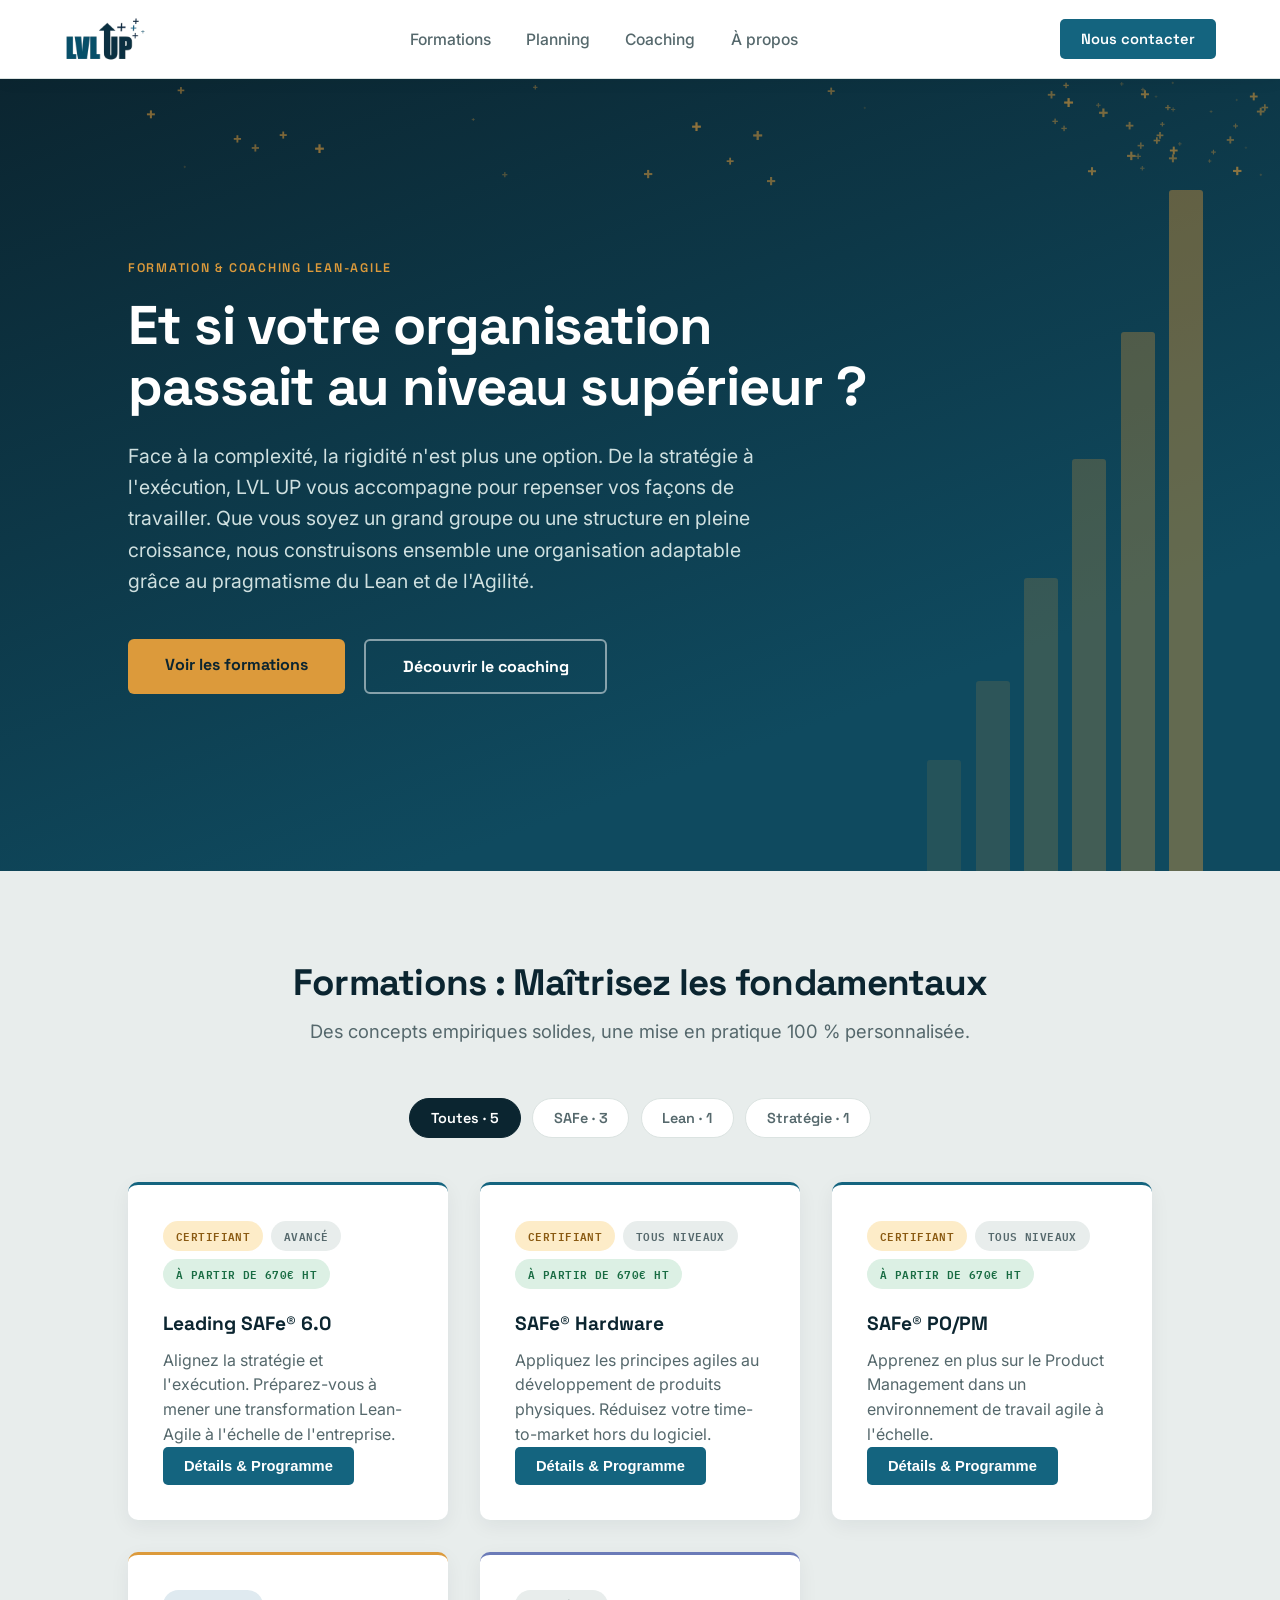
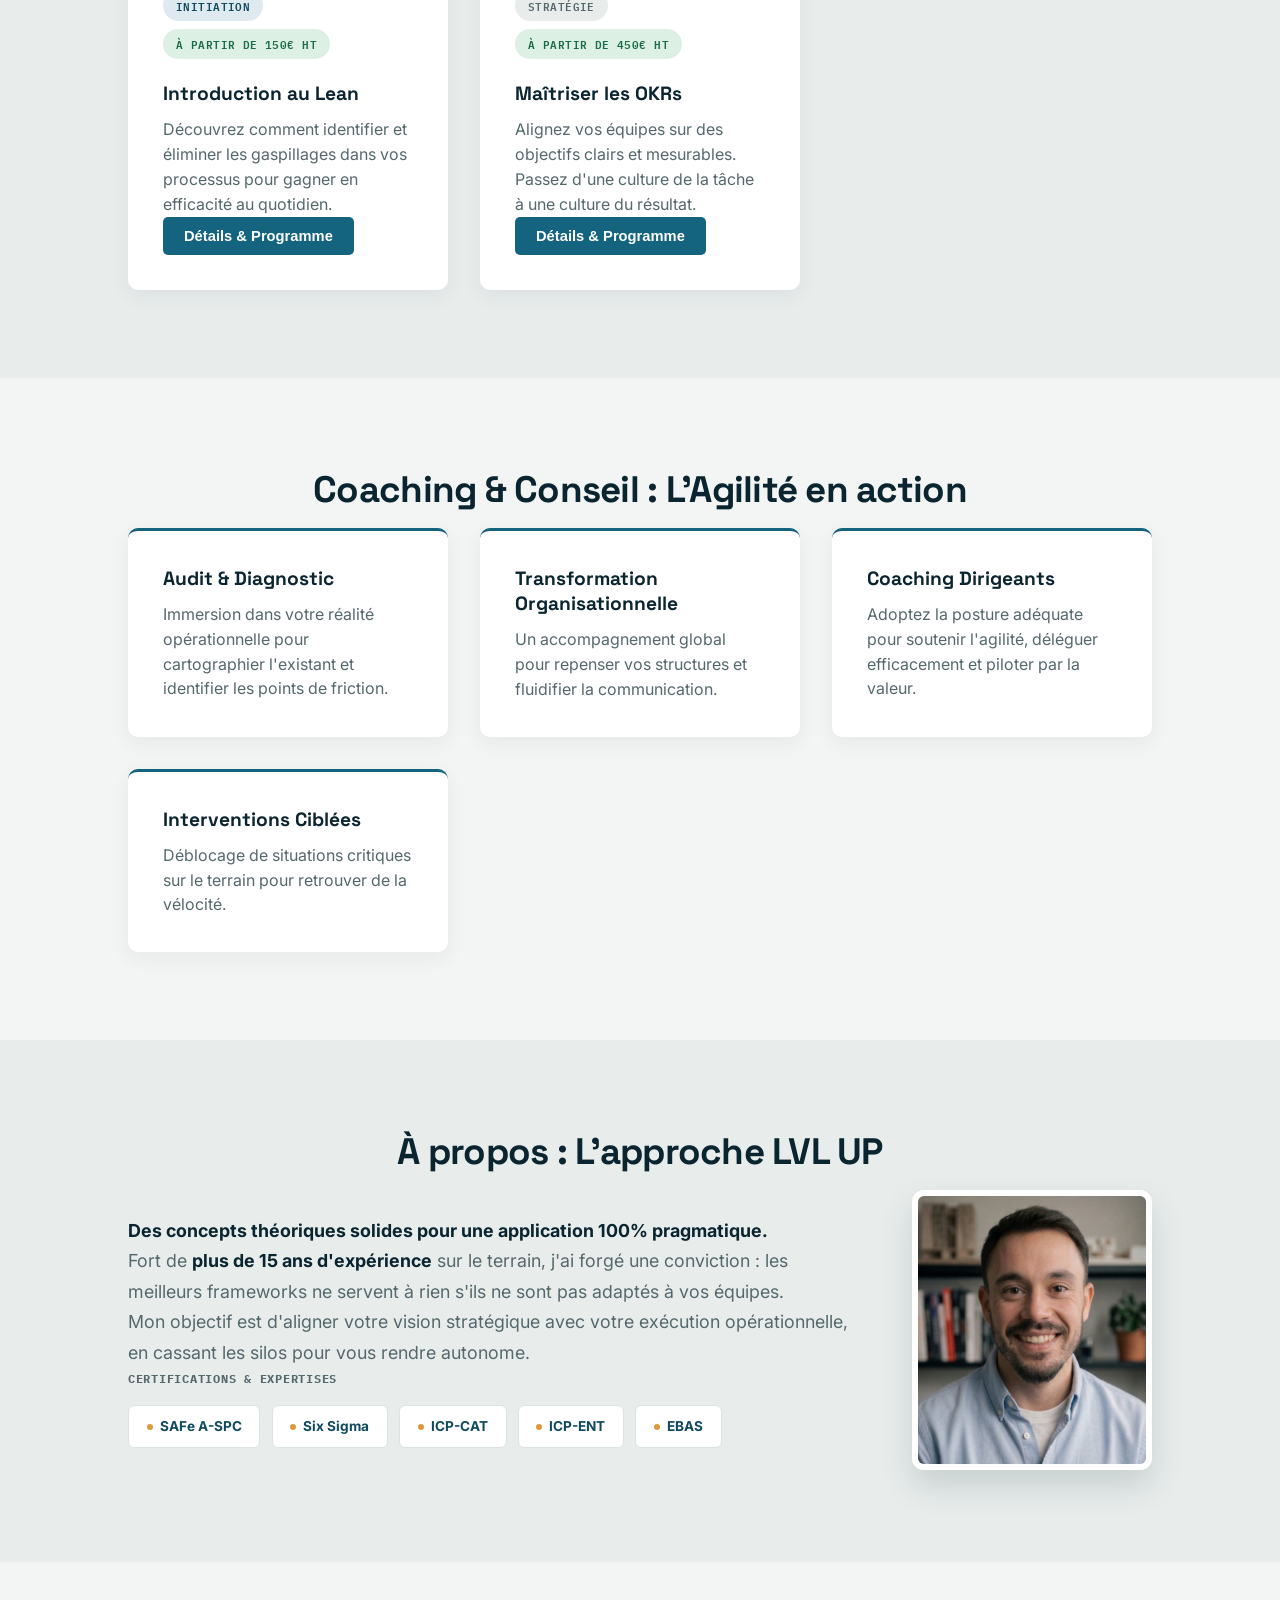
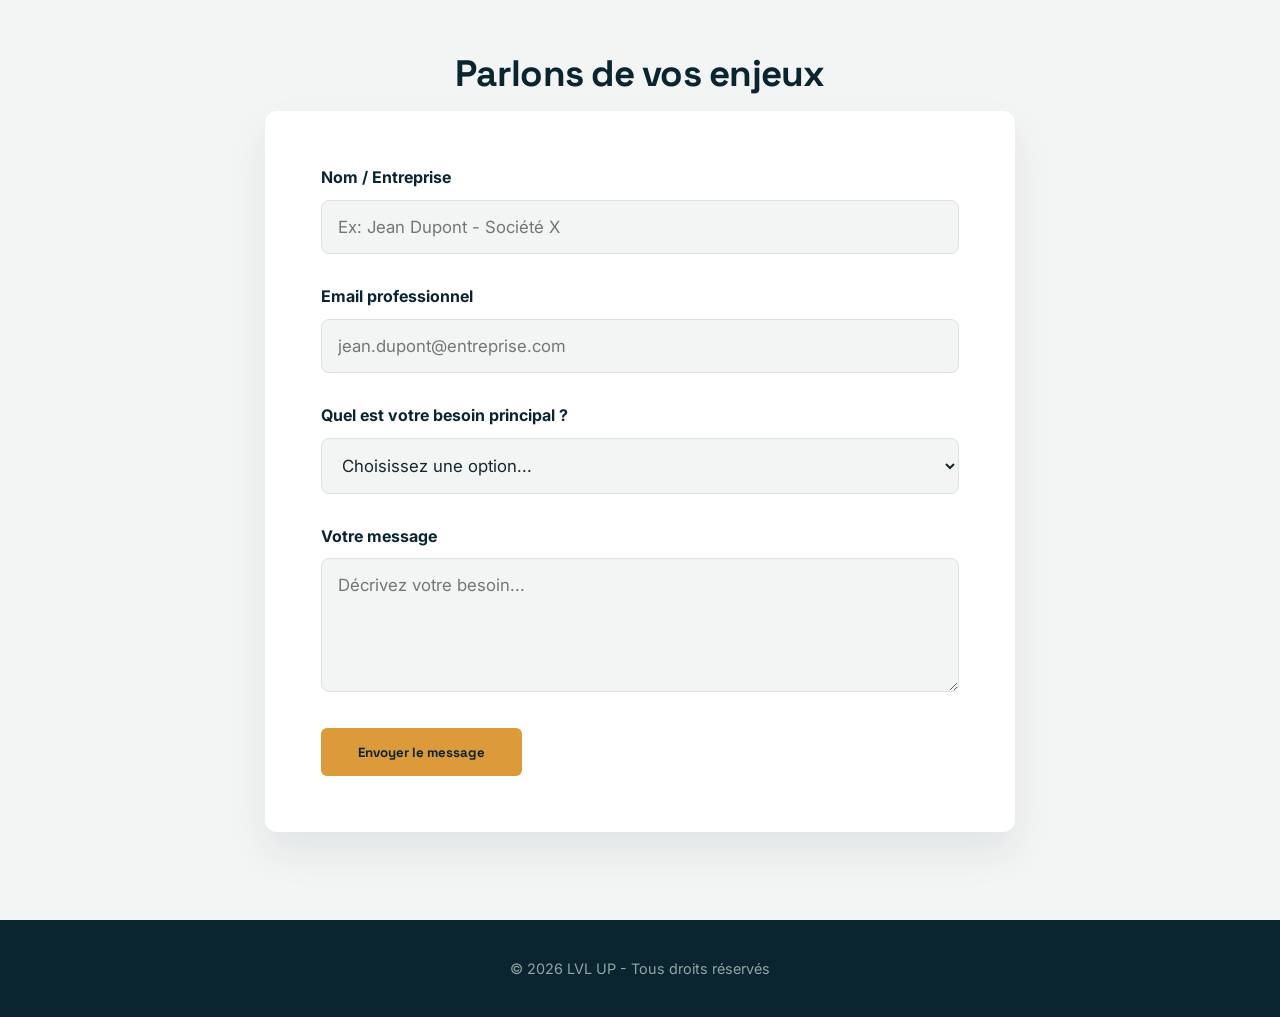
==== index.html @ aae0aace "Fix: + ne chevauchent plus les barres. Renomme formations.js en formations-render.js pour éviter la " ====
<!DOCTYPE html>
<html lang="fr">
<head>
    <meta charset="UTF-8">
    <meta name="viewport" content="width=device-width, initial-scale=1.0">
    <title>LVL UP - Transformation et Agilite</title>
    <link rel="preconnect" href="https://fonts.googleapis.com">
    <link rel="preconnect" href="https://fonts.gstatic.com" crossorigin>
    <link href="https://fonts.googleapis.com/css2?family=Space+Grotesk:wght@500;600;700&family=Inter:wght@400;500;600;700&family=IBM+Plex+Mono:wght@500;600&display=swap" rel="stylesheet">
    <link rel="stylesheet" href="assets/css/style.css">
</head>
<body>

    <header class="navbar" id="navbar">
        <div class="navbar-inner">
            <a href="#accueil" class="navbar-logo">
                <img src="assets/img/logo-lvlup.png" alt="LVL UP">
            </a>
            <nav class="navbar-nav">
                <ul>
                    <li><a href="#formations">Formations</a></li>
                    <li><a href="#planning">Planning</a></li>
                    <li><a href="#coaching">Coaching</a></li>
                    <li><a href="#apropos">À propos</a></li>
                </ul>
            </nav>
            <a href="#contact" class="btn btn-small navbar-cta">Nous contacter</a>
            <button class="hamburger" id="hamburger" aria-label="Menu" aria-expanded="false">
                <span></span><span></span><span></span>
            </button>
        </div>
        <nav class="navbar-mobile" id="navbar-mobile">
            <ul>
                <li><a href="#accueil">Accueil</a></li>
                <li><a href="#formations">Formations</a></li>
                <li><a href="#planning">Planning</a></li>
                <li><a href="#coaching">Coaching</a></li>
                <li><a href="#apropos">À propos</a></li>
                <li><a href="#contact">Contact</a></li>
            </ul>
        </nav>
    </header>

    <main>
        
        <section id="accueil" class="hero">
            <div class="hero-bg" aria-hidden="true">
                <span></span><span></span><span></span><span></span><span></span><span></span>
                <div class="hero-plus-cloud">
                    <span style="top:5.4%; right:16.6%; font-size:0.82rem; opacity:0.45;">+</span>
                    <span style="top:7.0%; right:9.2%; font-size:0.98rem; opacity:0.56;">+</span>
                    <span style="top:1.1%; right:1.6%; font-size:1.16rem; opacity:0.61;">+</span>
                    <span style="top:0.5%; right:85.5%; font-size:1.0rem; opacity:0.54;">+</span>
                    <span style="top:1.9%; right:9.5%; font-size:0.41rem; opacity:0.25;">+</span>
                    <span style="top:2.9%; right:8.4%; font-size:0.79rem; opacity:0.5;">+</span>
                    <span style="top:6.2%; right:9.0%; font-size:1.01rem; opacity:0.52;">+</span>
                    <span style="top:3.3%; right:87.7%; font-size:1.19rem; opacity:0.62;">+</span>
                    <span style="top:3.8%; right:5.2%; font-size:0.42rem; opacity:0.35;">+</span>
                    <span style="top:4.8%; right:45.1%; font-size:1.31rem; opacity:0.69;">+</span>
                    <span style="top:0.0%; right:16.4%; font-size:0.82rem; opacity:0.53;">+</span>
                    <span style="top:4.8%; right:11.3%; font-size:1.13rem; opacity:0.53;">+</span>
                    <span style="top:1.0%; right:17.4%; font-size:1.11rem; opacity:0.5;">+</span>
                    <span style="top:3.0%; right:1.1%; font-size:1.15rem; opacity:0.52;">+</span>
                    <span style="top:6.7%; right:3.4%; font-size:1.08rem; opacity:0.49;">+</span>
                    <span style="top:7.7%; right:7.6%; font-size:0.56rem; opacity:0.32;">+</span>
                    <span style="top:11.7%; right:39.3%; font-size:1.23rem; opacity:0.56;">+</span>
                    <span style="top:4.7%; right:62.9%; font-size:0.45rem; opacity:0.39;">+</span>
                    <span style="top:2.6%; right:13.9%; font-size:0.68rem; opacity:0.37;">+</span>
                    <span style="top:0.9%; right:10.5%; font-size:0.59rem; opacity:0.38;">+</span>
                    <span style="top:4.5%; right:17.3%; font-size:0.83rem; opacity:0.47;">+</span>
                    <span style="top:10.4%; right:2.8%; font-size:1.26rem; opacity:0.67;">+</span>
                    <span style="top:3.0%; right:13.3%; font-size:1.29rem; opacity:0.58;">+</span>
                    <span style="top:11.4%; right:60.2%; font-size:0.77rem; opacity:0.37;">+</span>
                    <span style="top:0.5%; right:34.7%; font-size:1.05rem; opacity:0.5;">+</span>
                    <span style="top:9.9%; right:5.3%; font-size:0.53rem; opacity:0.38;">+</span>
                    <span style="top:0.8%; right:10.1%; font-size:1.2rem; opacity:0.61;">+</span>
                    <span style="top:3.4%; right:32.3%; font-size:0.37rem; opacity:0.25;">+</span>
                    <span style="top:5.3%; right:3.2%; font-size:0.72rem; opacity:0.43;">+</span>
                    <span style="top:1.6%; right:16.0%; font-size:1.33rem; opacity:0.67;">+</span>
                    <span style="top:8.3%; right:2.5%; font-size:0.39rem; opacity:0.22;">+</span>
                    <span style="top:10.9%; right:85.4%; font-size:0.37rem; opacity:0.31;">+</span>
                    <span style="top:5.8%; right:40.3%; font-size:1.35rem; opacity:0.58;">+</span>
                    <span style="top:6.6%; right:81.0%; font-size:1.09rem; opacity:0.59;">+</span>
                    <span style="top:9.5%; right:42.6%; font-size:1.04rem; opacity:0.6;">+</span>
                    <span style="top:10.5%; right:14.2%; font-size:1.21rem; opacity:0.61;">+</span>
                    <span style="top:7.5%; right:10.5%; font-size:0.96rem; opacity:0.44;">+</span>
                    <span style="top:7.7%; right:79.6%; font-size:1.08rem; opacity:0.53;">+</span>
                    <span style="top:8.8%; right:7.9%; font-size:1.19rem; opacity:0.52;">+</span>
                    <span style="top:9.0%; right:10.8%; font-size:0.83rem; opacity:0.41;">+</span>
                    <span style="top:8.4%; right:11.1%; font-size:1.27rem; opacity:0.58;">+</span>
                    <span style="top:0.1%; right:12.2%; font-size:0.55rem; opacity:0.3;">+</span>
                    <span style="top:10.9%; right:48.9%; font-size:1.24rem; opacity:0.58;">+</span>
                    <span style="top:8.0%; right:7.8%; font-size:1.16rem; opacity:0.65;">+</span>
                    <span style="top:10.6%; right:10.5%; font-size:0.67rem; opacity:0.34;">+</span>
                    <span style="top:6.0%; right:77.4%; font-size:1.06rem; opacity:0.61;">+</span>
                    <span style="top:3.3%; right:8.1%; font-size:0.63rem; opacity:0.34;">+</span>
                    <span style="top:5.0%; right:8.9%; font-size:0.67rem; opacity:0.45;">+</span>
                    <span style="top:11.8%; right:1.3%; font-size:0.38rem; opacity:0.35;">+</span>
                    <span style="top:0.5%; right:57.9%; font-size:0.66rem; opacity:0.44;">+</span>
                    <span style="top:0.2%; right:8.2%; font-size:0.37rem; opacity:0.34;">+</span>
                    <span style="top:2.8%; right:0.8%; font-size:0.98rem; opacity:0.5;">+</span>
                    <span style="top:7.6%; right:74.5%; font-size:1.31rem; opacity:0.66;">+</span>
                    <span style="top:2.4%; right:3.2%; font-size:0.36rem; opacity:0.28;">+</span>
                    <span style="top:8.6%; right:4.9%; font-size:0.7rem; opacity:0.44;">+</span>
                </div>
            </div>
            <div class="hero-content">
                <span class="eyebrow">Formation & coaching Lean-Agile</span>
                <h1>Et si votre organisation passait au niveau supérieur ?</h1>
                <p>Face à la complexité, la rigidité n'est plus une option. De la stratégie à l'exécution, LVL UP vous accompagne pour repenser vos façons de travailler. Que vous soyez un grand groupe ou une structure en pleine croissance, nous construisons ensemble une organisation adaptable grâce au pragmatisme du Lean et de l'Agilité.</p>
                <div class="hero-buttons">
                    <a href="#formations" class="btn">Voir les formations</a>
                    <a href="#coaching" class="btn btn-outline">Découvrir le coaching</a>
                </div>
            </div>
        </section>

        <section id="formations" class="container bg-light">
            <h2>Formations : Maîtrisez les fondamentaux</h2>
            <p class="subtitle">Des concepts empiriques solides, une mise en pratique 100 % personnalisée.</p>

            <div class="filter-chips" id="filter-chips"></div>

            <div class="grid" id="formations-grid"></div>
        </section>

        <div id="formations-modals"></div>

        <section id="coaching" class="container">
            <h2>Coaching & Conseil : L'Agilité en action</h2>
            <div class="grid">
                <div class="card">
                    <h3>Audit & Diagnostic</h3>
                    <p>Immersion dans votre réalité opérationnelle pour cartographier l'existant et identifier les points de friction.</p>
                </div>
                <div class="card">
                    <h3>Transformation Organisationnelle</h3>
                    <p>Un accompagnement global pour repenser vos structures et fluidifier la communication.</p>
                </div>
                <div class="card">
                    <h3>Coaching Dirigeants</h3>
                    <p>Adoptez la posture adéquate pour soutenir l'agilité, déléguer efficacement et piloter par la valeur.</p>
                </div>
                <div class="card">
                    <h3>Interventions Ciblées</h3>
                    <p>Déblocage de situations critiques sur le terrain pour retrouver de la vélocité.</p>
                </div>
            </div>
        </section>

        <section id="apropos" class="container bg-light">
            <h2>À propos : L'approche LVL UP</h2>
            <div class="about-grid">
                <div class="about-text">
                    <p><strong>Des concepts théoriques solides pour une application 100% pragmatique.</strong></p>
                    <p>Fort de <strong>plus de 15 ans d'expérience</strong> sur le terrain, j'ai forgé une conviction : les meilleurs frameworks ne servent à rien s'ils ne sont pas adaptés à vos équipes.</p>
                    <p>Mon objectif est d'aligner votre vision stratégique avec votre exécution opérationnelle, en cassant les silos pour vous rendre autonome.</p>
                    <div class="certifications-box">
                        <h4>Certifications & Expertises</h4>
                        <div class="certif-tags">
                            <span>SAFe A-SPC</span><span>Six Sigma</span><span>ICP-CAT</span><span>ICP-ENT</span><span>EBAS</span>
                        </div>
                    </div>
                </div>
                <div class="about-image">
                    <img src="assets/img/photo-profil.png" alt="Portrait">
                </div>
            </div>
        </section>

        <section id="contact" class="container">
            <h2>Parlons de vos enjeux</h2>
            <div class="contact-form-container">
                <form action="https://formspree.io/f/mwvwejlb" method="POST" id="contact-form">
                    <div class="form-group">
                        <label for="name">Nom / Entreprise</label>
                        <input type="text" id="name" name="name" placeholder="Ex: Jean Dupont - Société X" required>
                    </div>
                    <div class="form-group">
                        <label for="email">Email professionnel</label>
                        <input type="email" id="email" name="email" placeholder="jean.dupont@entreprise.com" required>
                    </div>
                    <div class="form-group">
                        <label for="sujet">Quel est votre besoin principal ?</label>
                        <select id="sujet" name="sujet" required>
                            <option value="" disabled selected>Choisissez une option...</option>
                            <option value="Formation">Formation (SAFe, Lean, OKR...)</option>
                            <option value="Coaching">Coaching / Transformation</option>
                            <option value="Audit">Audit & Diagnostic d'équipe</option>
                            <option value="Autre">Autre demande</option>
                        </select>
                    </div>
                    <div class="form-group">
                        <label for="message">Votre message</label>
                        <textarea id="message" name="message" rows="5" placeholder="Décrivez votre besoin..." required></textarea>
                    </div>
                    <button type="submit" class="btn">Envoyer le message</button>
                </form>
            </div>
        </section>

        <footer>
            <p>&copy; 2026 LVL UP - Tous droits réservés</p>
        </footer>
    </main>

    <script src="assets/js/site.js"></script>
    <script src="assets/js/planning.js"></script>
    <script src="assets/js/formations-data.js"></script>
    <script src="assets/js/formations-render.js"></script>
</body>
</html>
---- assets/css/style.css ----
/* =============================================
   DESIGN TOKENS
   Palette dérivée du logo (teal profond) + accent ambre
============================================= */
:root {
    --primary-dark:  #0b2530;
    --primary:       #0f4a5f;
    --primary-mid:   #14647f;
    --accent:        #dc9a3b;
    --accent-dark:   #b87d24;
    --paper:         #f3f5f4;
    --paper-alt:     #e8edec;
    --ink:           #16262b;
    --ink-soft:      #55686c;
    --white:         #ffffff;
    --border-soft:   #dbe3e1;
}

* { margin: 0; padding: 0; box-sizing: border-box; }

body {
    font-family: 'Inter', 'Segoe UI', Helvetica, Arial, sans-serif;
    color: var(--ink);
    background: var(--paper);
}

h1, h2, h3, h4, .navbar-logo, .btn, .eyebrow {
    font-family: 'Space Grotesk', 'Segoe UI', sans-serif;
}

/* =============================================
   NAVBAR
============================================= */
.navbar {
    position: sticky; top: 0; z-index: 100;
    background: var(--white);
    border-bottom: 1px solid var(--border-soft);
    box-shadow: 0 2px 16px rgba(11,37,48,0.05);
}
.navbar-inner {
    max-width: 1280px; margin: 0 auto;
    display: flex; align-items: center; justify-content: space-between;
    padding: 1rem 5%;
}
.navbar-logo { display: inline-flex; align-items: center; }
.navbar-logo img { height: 46px; display: block; }
.navbar-nav ul { list-style: none; display: flex; gap: 2.2rem; }
.navbar-nav a {
    text-decoration: none; color: var(--ink-soft); font-weight: 500; font-size: 0.98rem;
    transition: color 0.2s;
}
.navbar-nav a:hover { color: var(--primary); }
.navbar-cta { white-space: nowrap; }

.hamburger {
    display: none; background: none; border: none; cursor: pointer;
    flex-direction: column; gap: 5px; padding: 0.4rem;
}
.hamburger span { display: block; width: 24px; height: 2px; background: var(--primary-dark); border-radius: 2px; transition: all 0.3s; }
.hamburger.open span:nth-child(1) { transform: translateY(7px) rotate(45deg); }
.hamburger.open span:nth-child(2) { opacity: 0; }
.hamburger.open span:nth-child(3) { transform: translateY(-7px) rotate(-45deg); }

.navbar-mobile {
    display: none; background: var(--white); border-top: 1px solid var(--border-soft);
    max-height: 0; overflow: hidden; transition: max-height 0.3s ease;
}
.navbar-mobile.open { max-height: 400px; }
.navbar-mobile ul { list-style: none; padding: 0.5rem 5% 1.2rem; }
.navbar-mobile li { margin-top: 1rem; }
.navbar-mobile a { color: var(--ink-soft); text-decoration: none; font-weight: 500; font-size: 1.05rem; }

/* =============================================
   LAYOUT / TYPO GÉNÉRALE
============================================= */
main > section { scroll-margin-top: 74px; }
.container { padding: 5.5rem 10%; max-width: 1280px; margin: 0 auto; }
.bg-light { background: var(--paper-alt); }

h2 { font-size: 2.3rem; color: var(--primary-dark); margin-bottom: 0.9rem; text-align: center; font-weight: 700; letter-spacing: -0.02em; }
.subtitle { margin-bottom: 3.5rem; color: var(--ink-soft); font-size: 1.15rem; text-align: center; }
.eyebrow {
    display: inline-block; text-transform: uppercase; letter-spacing: 0.14em;
    font-size: 0.78rem; font-weight: 600; color: var(--accent);
    margin-bottom: 1.2rem;
}

/* =============================================
   HERO
============================================= */
.hero {
    position: relative; overflow: hidden;
    min-height: 88vh;
    background: linear-gradient(160deg, var(--primary-dark) 0%, var(--primary) 75%);
    display: flex; flex-direction: column; justify-content: center;
    padding: 3rem 10%; color: white;
}
.hero-bg {
    position: absolute; inset: 0; pointer-events: none;
    display: flex; align-items: flex-end; justify-content: flex-end;
    gap: 0.9rem; padding: 0 6% 0 0;
    opacity: 0.9;
}
.hero-bg > span { display: block; width: 34px; border-radius: 3px 3px 0 0; background: var(--accent); }
.hero-bg > span:nth-child(1) { height: 14%; opacity: 0.12; }
.hero-bg > span:nth-child(2) { height: 24%; opacity: 0.16; }
.hero-bg > span:nth-child(3) { height: 37%; opacity: 0.22; }
.hero-bg > span:nth-child(4) { height: 52%; opacity: 0.28; }
.hero-bg > span:nth-child(5) { height: 68%; opacity: 0.36; }
.hero-bg > span:nth-child(6) { height: 86%; opacity: 0.46; }
.hero-plus-cloud { position: absolute; inset: 0; }
.hero-plus-cloud span {
    position: absolute; color: var(--accent); font-family: 'Space Grotesk', sans-serif;
    font-weight: 600; line-height: 1; pointer-events: none;
}
.hero-content { position: relative; z-index: 2; }
.hero h1 { font-size: 3.4rem; margin-bottom: 1.5rem; max-width: 780px; line-height: 1.12; font-weight: 700; letter-spacing: -0.02em; }
.hero p { font-size: 1.22rem; max-width: 640px; color: #cfe0e0; margin-bottom: 2.6rem; line-height: 1.6; }
.hero-buttons { display: flex; gap: 1.2rem; flex-wrap: wrap; }

/* =============================================
   BOUTONS
============================================= */
.btn {
    display: inline-block; background: var(--accent); color: var(--primary-dark);
    padding: 0.95rem 2.3rem; text-decoration: none; border-radius: 6px;
    font-weight: 700; transition: all 0.25s; border: none; cursor: pointer;
}
.btn:hover { background: var(--accent-dark); transform: translateY(-2px); }
.btn-outline { background: transparent; border: 2px solid rgba(255,255,255,0.5); color: white; }
.btn-outline:hover { background: rgba(255,255,255,0.1); border-color: white; }
.btn-small {
    display: inline-block; background: var(--primary-mid); color: white; text-align: center;
    padding: 0.7rem 1.3rem; border-radius: 5px; font-weight: 600; cursor: pointer; border: none;
    font-size: 0.92rem; text-decoration: none; transition: background 0.2s;
}
.btn-small:hover { background: var(--primary); }

/* =============================================
   GRILLE & CARTES
============================================= */
.grid { display: grid; grid-template-columns: repeat(auto-fit, minmax(300px, 1fr)); gap: 2rem; }
.card { background: var(--white); padding: 2.2rem; border-radius: 10px; box-shadow: 0 6px 20px rgba(11,37,48,0.06); border-top: 3px solid var(--primary-mid); transition: transform 0.25s, box-shadow 0.25s; }
.card:hover { transform: translateY(-4px); box-shadow: 0 12px 28px rgba(11,37,48,0.1); }
.card h3 { color: var(--primary-dark); margin-bottom: 0.7rem; font-size: 1.2rem; }
.card p { color: var(--ink-soft); line-height: 1.55; }
.badges { display: flex; gap: 0.5rem; margin-bottom: 1.4rem; flex-wrap: wrap; }
.badge {
    font-family: 'IBM Plex Mono', monospace;
    font-size: 0.66rem; font-weight: 600; padding: 0.35rem 0.8rem; border-radius: 50px;
    text-transform: uppercase; letter-spacing: 0.04em;
}
.badge.certifiant { background: #fdecc8; color: #8a5a12; }
.badge.pratique { background: #dfeaf0; color: var(--primary); }
.badge.niveau { background: var(--paper-alt); color: var(--ink-soft); }
.badge.tarif { background-color: #dcf0e4; color: #196c43; }

/* =============================================
   FILTRES FORMATIONS
============================================= */
.filter-chips { display: flex; gap: 0.7rem; justify-content: center; margin-bottom: 2.8rem; flex-wrap: wrap; }
.chip {
    font-family: 'Space Grotesk', sans-serif; font-weight: 600; font-size: 0.9rem;
    background: white; color: var(--ink-soft); border: 1.5px solid var(--border-soft);
    padding: 0.6rem 1.3rem; border-radius: 50px; cursor: pointer; transition: all 0.2s;
}
.chip:hover { border-color: var(--primary-mid); color: var(--primary); }
.chip.active { background: var(--primary-dark); border-color: var(--primary-dark); color: white; }

.formation-card { border-top-color: var(--primary-mid); }
.formation-card.cat-lean { border-top-color: var(--accent); }
.formation-card.cat-strategie { border-top-color: #6b7bb8; }
.formation-card.hidden { display: none; }

/* =============================================
   PLANNING
============================================= */
.calendar-container { background: white; border-radius: 10px; box-shadow: 0 8px 24px rgba(11,37,48,0.06); overflow: hidden; }
.planning-table { width: 100%; border-collapse: collapse; text-align: left; }
.planning-table th {
    background-color: var(--primary-dark); padding: 1.2rem 1.5rem; color: white;
    font-weight: 600; font-family: 'IBM Plex Mono', monospace; font-size: 0.78rem;
    text-transform: uppercase; letter-spacing: 0.06em;
}
.planning-table td { padding: 1.3rem 1.5rem; border-bottom: 1px solid var(--paper-alt); font-size: 0.98rem; }
.planning-table tr:last-child td { border-bottom: none; }
.planning-table tr:hover { background-color: var(--paper); }
.planning-table td:first-child { font-family: 'IBM Plex Mono', monospace; font-size: 0.88rem; color: var(--ink-soft); }

.status-badge {
    display: inline-flex; align-items: center; gap: 0.4rem;
    font-size: 0.78rem; font-weight: 600; padding: 0.45rem 0.9rem; border-radius: 50px;
}
.status-badge::before { content: ''; width: 7px; height: 7px; border-radius: 50%; }
.status-full { background: var(--paper-alt); color: var(--ink-soft); }
.status-full::before { background: #94a3a1; }

/* =============================================
   MODALES
============================================= */
.modal { display: none; position: fixed; z-index: 200; left: 0; top: 0; width: 100%; height: 100%; background-color: rgba(11,37,48,0.85); backdrop-filter: blur(5px); }
.modal-content { background-color: white; margin: 3% auto; padding: 3rem; border-radius: 12px; width: 60%; max-width: 800px; position: relative; animation: slideIn 0.3s ease-out; }
@keyframes slideIn { from { transform: translateY(-50px); opacity: 0; } to { transform: translateY(0); opacity: 1; } }
.close-modal { color: var(--ink-soft); position: absolute; top: 1.5rem; right: 2rem; font-size: 2rem; font-weight: bold; cursor: pointer; }
.modal-content h2 { text-align: left; color: var(--primary-dark); }

.modal-info-bar {
    display: flex; gap: 2rem; background: var(--paper); padding: 1rem 1.5rem; border-radius: 8px;
    margin: 1.5rem 0; font-size: 0.95rem; border-left: 4px solid var(--accent); flex-wrap: wrap;
}
.modal-body h3 { margin: 1.5rem 0 1rem; color: var(--primary-dark); border-bottom: 2px solid var(--paper-alt); padding-bottom: 0.5rem; }
.quick-program { list-style: none; margin-bottom: 2rem; }
.quick-program li { margin-bottom: 1.2rem; padding-left: 2.2rem; position: relative; line-height: 1.45; }
.quick-program li::before {
    content: counter(item); counter-increment: item; position: absolute; left: 0; top: 0;
    background: var(--primary-mid); color: white; width: 22px; height: 22px; border-radius: 50%;
    display: flex; align-items: center; justify-content: center;
    font-family: 'IBM Plex Mono', monospace; font-size: 0.72rem; font-weight: 700;
}
.modal-body { counter-reset: item; }

/* =============================================
   À PROPOS
============================================= */
.about-grid { display: flex; gap: 4rem; align-items: center; }
.about-text { flex: 1.5; font-size: 1.12rem; line-height: 1.7; color: var(--ink-soft); }
.about-text p strong { color: var(--primary-dark); }
.certifications-box h4 {
    font-family: 'IBM Plex Mono', monospace; font-size: 0.78rem; text-transform: uppercase;
    letter-spacing: 0.06em; color: var(--ink-soft); margin-bottom: 1rem;
}
.certif-tags { display: flex; flex-wrap: wrap; gap: 0.7rem; margin-top: 0.5rem; }
.certif-tags span {
    display: flex; align-items: center; gap: 0.45rem;
    background: white; color: var(--primary); padding: 0.55rem 1.1rem; border-radius: 6px;
    font-weight: 700; font-size: 0.85rem; border: 1px solid var(--border-soft);
}
.certif-tags span::before { content: ''; width: 6px; height: 6px; border-radius: 50%; background: var(--accent); }
.about-image { flex-shrink: 0; }
.about-image img {
    width: 240px; height: 280px; object-fit: cover; border-radius: 12px;
    box-shadow: 0 16px 32px rgba(11,37,48,0.15); border: 6px solid white;
}

/* =============================================
   FORMULAIRE
============================================= */
.contact-form-container { max-width: 750px; margin: 0 auto; background: white; padding: 3.5rem; border-radius: 12px; box-shadow: 0 20px 40px rgba(11,37,48,0.08); }
.form-group { margin-bottom: 2rem; }
.form-group label { display: block; margin-bottom: 0.8rem; font-weight: 700; color: var(--primary-dark); }
.form-group input, .form-group textarea, .form-group select {
    width: 100%; padding: 1rem; border: 1px solid var(--border-soft); border-radius: 8px;
    font-size: 1.05rem; background: var(--paper); font-family: inherit; color: var(--ink);
}
.form-group input:focus, .form-group textarea:focus, .form-group select:focus {
    outline: 2px solid var(--primary-mid); outline-offset: 1px;
}

footer { background: var(--primary-dark); color: #93a5a3; padding: 2.5rem; text-align: center; font-size: 0.9rem; }

/* =============================================
   RESPONSIVE
============================================= */
@media (max-width: 900px) {
    .navbar-nav, .navbar-cta { display: none; }
    .hamburger { display: flex; }
    .navbar-mobile { display: block; }

    .container { padding: 3.5rem 6%; }
    h2 { font-size: 1.85rem; }
    .subtitle { margin-bottom: 2.5rem; }

    .hero { padding: 2.5rem 6%; min-height: auto; padding-top: 4rem; padding-bottom: 4rem; }
    .hero h1 { font-size: 2.2rem; }
    .hero p { font-size: 1.05rem; }
    .hero-bg { opacity: 0.5; }

    .about-grid { flex-direction: column-reverse; gap: 2rem; text-align: center; }
    .about-image img { width: 200px; height: 240px; }
    .certif-tags { justify-content: center; }

    .calendar-container { overflow-x: auto; }
    .planning-table { min-width: 600px; }

    .modal-content { width: 92%; padding: 2rem; margin: 6% auto; }
    .contact-form-container { padding: 2rem; }
}
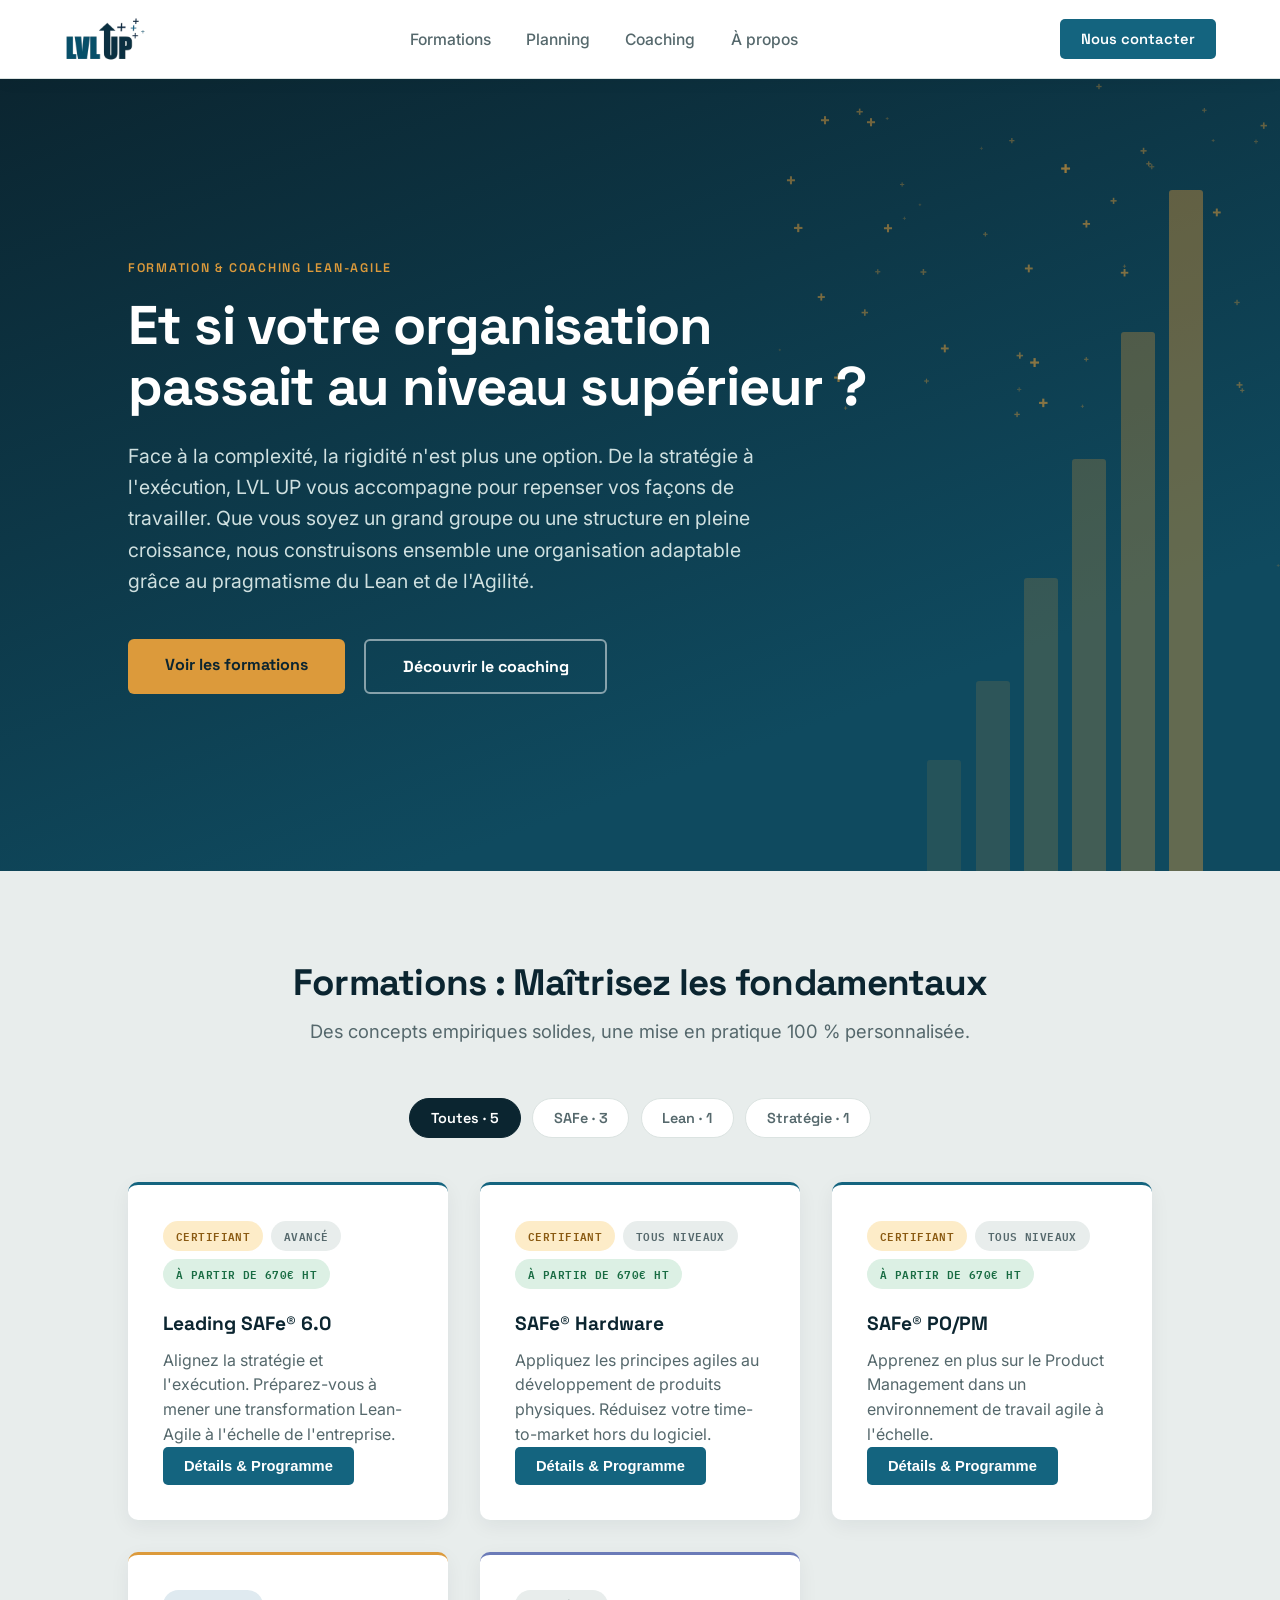
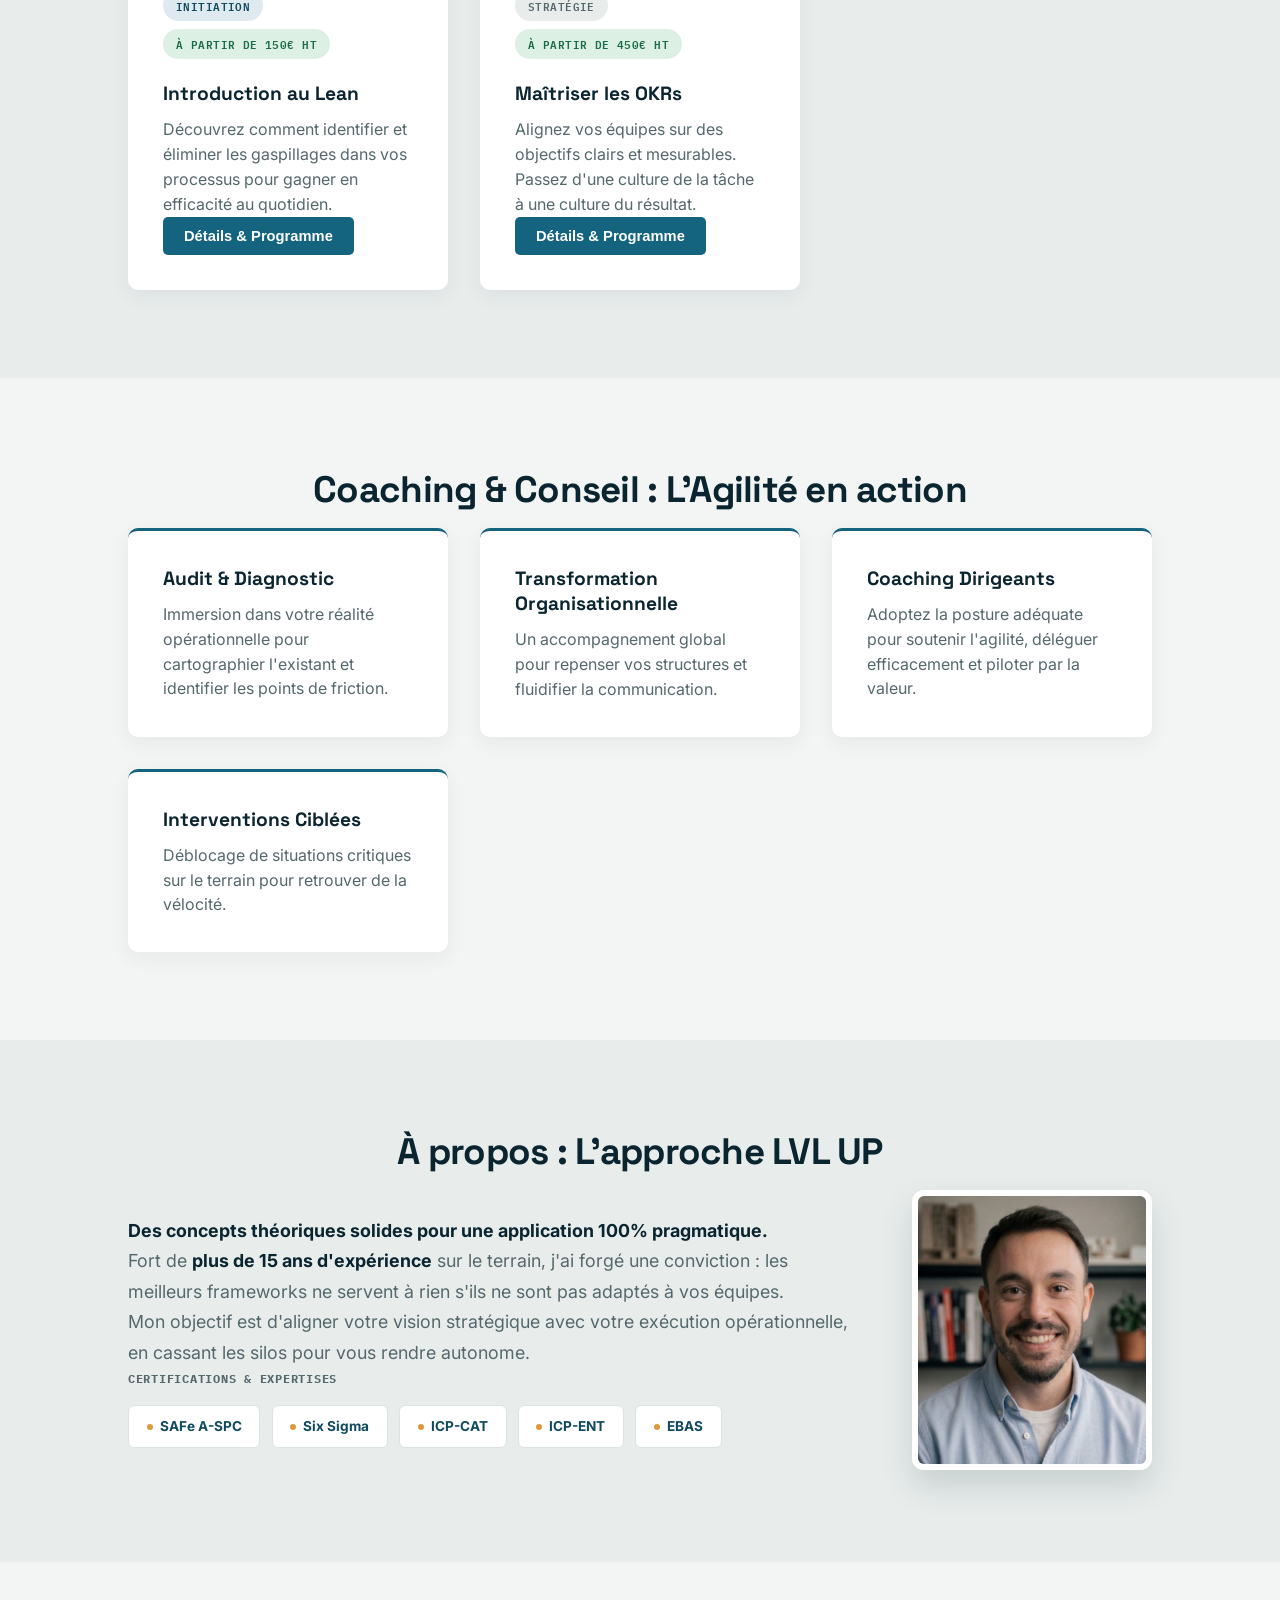
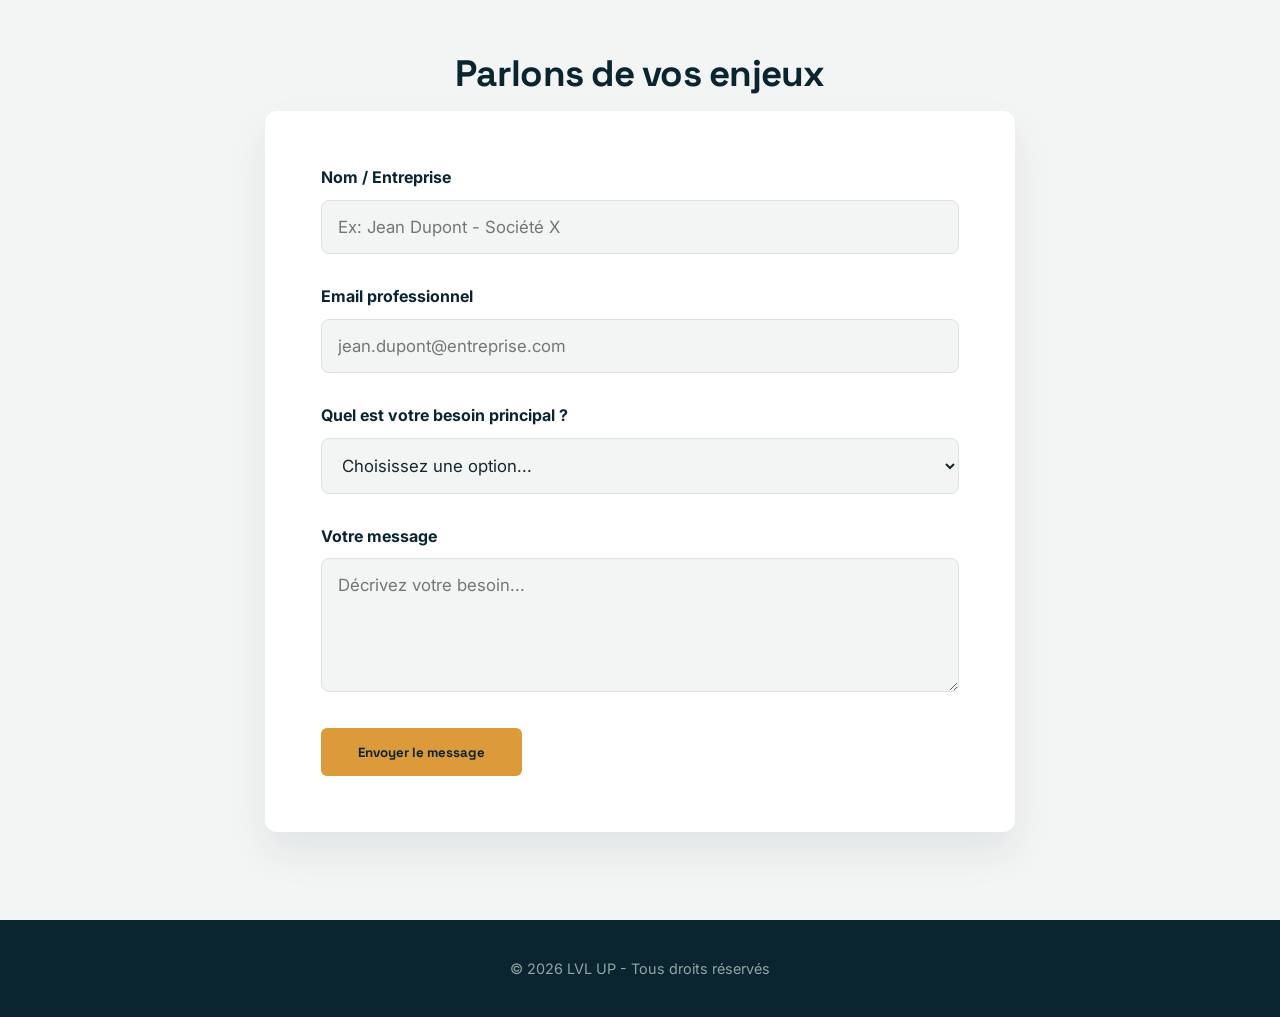
==== commit 6cc8b292: "Hero: nuage de + repensé avec géométrie exacte des barres (px), zéro chevauchement garanti, densité " ====
--- a/index.html
+++ b/index.html
@@ -45,63 +45,72 @@
         
         <section id="accueil" class="hero">
             <div class="hero-bg" aria-hidden="true">
-                <span></span><span></span><span></span><span></span><span></span><span></span>
-                <div class="hero-plus-cloud">
-                    <span style="top:5.4%; right:16.6%; font-size:0.82rem; opacity:0.45;">+</span>
-                    <span style="top:7.0%; right:9.2%; font-size:0.98rem; opacity:0.56;">+</span>
-                    <span style="top:1.1%; right:1.6%; font-size:1.16rem; opacity:0.61;">+</span>
-                    <span style="top:0.5%; right:85.5%; font-size:1.0rem; opacity:0.54;">+</span>
-                    <span style="top:1.9%; right:9.5%; font-size:0.41rem; opacity:0.25;">+</span>
-                    <span style="top:2.9%; right:8.4%; font-size:0.79rem; opacity:0.5;">+</span>
-                    <span style="top:6.2%; right:9.0%; font-size:1.01rem; opacity:0.52;">+</span>
-                    <span style="top:3.3%; right:87.7%; font-size:1.19rem; opacity:0.62;">+</span>
-                    <span style="top:3.8%; right:5.2%; font-size:0.42rem; opacity:0.35;">+</span>
-                    <span style="top:4.8%; right:45.1%; font-size:1.31rem; opacity:0.69;">+</span>
-                    <span style="top:0.0%; right:16.4%; font-size:0.82rem; opacity:0.53;">+</span>
-                    <span style="top:4.8%; right:11.3%; font-size:1.13rem; opacity:0.53;">+</span>
-                    <span style="top:1.0%; right:17.4%; font-size:1.11rem; opacity:0.5;">+</span>
-                    <span style="top:3.0%; right:1.1%; font-size:1.15rem; opacity:0.52;">+</span>
-                    <span style="top:6.7%; right:3.4%; font-size:1.08rem; opacity:0.49;">+</span>
-                    <span style="top:7.7%; right:7.6%; font-size:0.56rem; opacity:0.32;">+</span>
-                    <span style="top:11.7%; right:39.3%; font-size:1.23rem; opacity:0.56;">+</span>
-                    <span style="top:4.7%; right:62.9%; font-size:0.45rem; opacity:0.39;">+</span>
-                    <span style="top:2.6%; right:13.9%; font-size:0.68rem; opacity:0.37;">+</span>
-                    <span style="top:0.9%; right:10.5%; font-size:0.59rem; opacity:0.38;">+</span>
-                    <span style="top:4.5%; right:17.3%; font-size:0.83rem; opacity:0.47;">+</span>
-                    <span style="top:10.4%; right:2.8%; font-size:1.26rem; opacity:0.67;">+</span>
-                    <span style="top:3.0%; right:13.3%; font-size:1.29rem; opacity:0.58;">+</span>
-                    <span style="top:11.4%; right:60.2%; font-size:0.77rem; opacity:0.37;">+</span>
-                    <span style="top:0.5%; right:34.7%; font-size:1.05rem; opacity:0.5;">+</span>
-                    <span style="top:9.9%; right:5.3%; font-size:0.53rem; opacity:0.38;">+</span>
-                    <span style="top:0.8%; right:10.1%; font-size:1.2rem; opacity:0.61;">+</span>
-                    <span style="top:3.4%; right:32.3%; font-size:0.37rem; opacity:0.25;">+</span>
-                    <span style="top:5.3%; right:3.2%; font-size:0.72rem; opacity:0.43;">+</span>
-                    <span style="top:1.6%; right:16.0%; font-size:1.33rem; opacity:0.67;">+</span>
-                    <span style="top:8.3%; right:2.5%; font-size:0.39rem; opacity:0.22;">+</span>
-                    <span style="top:10.9%; right:85.4%; font-size:0.37rem; opacity:0.31;">+</span>
-                    <span style="top:5.8%; right:40.3%; font-size:1.35rem; opacity:0.58;">+</span>
-                    <span style="top:6.6%; right:81.0%; font-size:1.09rem; opacity:0.59;">+</span>
-                    <span style="top:9.5%; right:42.6%; font-size:1.04rem; opacity:0.6;">+</span>
-                    <span style="top:10.5%; right:14.2%; font-size:1.21rem; opacity:0.61;">+</span>
-                    <span style="top:7.5%; right:10.5%; font-size:0.96rem; opacity:0.44;">+</span>
-                    <span style="top:7.7%; right:79.6%; font-size:1.08rem; opacity:0.53;">+</span>
-                    <span style="top:8.8%; right:7.9%; font-size:1.19rem; opacity:0.52;">+</span>
-                    <span style="top:9.0%; right:10.8%; font-size:0.83rem; opacity:0.41;">+</span>
-                    <span style="top:8.4%; right:11.1%; font-size:1.27rem; opacity:0.58;">+</span>
-                    <span style="top:0.1%; right:12.2%; font-size:0.55rem; opacity:0.3;">+</span>
-                    <span style="top:10.9%; right:48.9%; font-size:1.24rem; opacity:0.58;">+</span>
-                    <span style="top:8.0%; right:7.8%; font-size:1.16rem; opacity:0.65;">+</span>
-                    <span style="top:10.6%; right:10.5%; font-size:0.67rem; opacity:0.34;">+</span>
-                    <span style="top:6.0%; right:77.4%; font-size:1.06rem; opacity:0.61;">+</span>
-                    <span style="top:3.3%; right:8.1%; font-size:0.63rem; opacity:0.34;">+</span>
-                    <span style="top:5.0%; right:8.9%; font-size:0.67rem; opacity:0.45;">+</span>
-                    <span style="top:11.8%; right:1.3%; font-size:0.38rem; opacity:0.35;">+</span>
-                    <span style="top:0.5%; right:57.9%; font-size:0.66rem; opacity:0.44;">+</span>
-                    <span style="top:0.2%; right:8.2%; font-size:0.37rem; opacity:0.34;">+</span>
-                    <span style="top:2.8%; right:0.8%; font-size:0.98rem; opacity:0.5;">+</span>
-                    <span style="top:7.6%; right:74.5%; font-size:1.31rem; opacity:0.66;">+</span>
-                    <span style="top:2.4%; right:3.2%; font-size:0.36rem; opacity:0.28;">+</span>
-                    <span style="top:8.6%; right:4.9%; font-size:0.7rem; opacity:0.44;">+</span>
+                <div class="bar-cluster">
+                    <span></span><span></span><span></span><span></span><span></span><span></span>
+                    <div class="hero-plus-cloud">
+                        <span style="top:80.6%; left:415px; font-size:0.52rem; opacity:0.33;">+</span>
+                        <span style="top:7.1%; left:410px; font-size:0.77rem; opacity:0.37;">+</span>
+                        <span style="top:36.0%; left:366px; font-size:1.05rem; opacity:0.54;">+</span>
+                        <span style="top:11.1%; left:357px; font-size:1.04rem; opacity:0.54;">+</span>
+                        <span style="top:37.8%; left:308px; font-size:0.91rem; opacity:0.49;">+</span>
+                        <span style="top:38.7%; left:312px; font-size:0.65rem; opacity:0.45;">+</span>
+                        <span style="top:7.3%; left:284px; font-size:0.44rem; opacity:0.37;">+</span>
+                        <span style="top:35.8%; left:384px; font-size:1.21rem; opacity:0.6;">+</span>
+                        <span style="top:62.4%; left:355px; font-size:1.13rem; opacity:0.6;">+</span>
+                        <span style="top:4.9%; left:332px; font-size:0.96rem; opacity:0.47;">+</span>
+                        <span style="top:50.1%; left:394px; font-size:0.67rem; opacity:0.37;">+</span>
+                        <span style="top:52.8%; left:376px; font-size:0.65rem; opacity:0.46;">+</span>
+                        <span style="top:30.8%; left:422px; font-size:0.69rem; opacity:0.39;">+</span>
+                        <span style="top:31.3%; left:391px; font-size:0.77rem; opacity:0.49;">+</span>
+                        <span style="top:56.1%; left:364px; font-size:0.83rem; opacity:0.47;">+</span>
+                        <span style="top:7.3%; left:326px; font-size:0.61rem; opacity:0.34;">+</span>
+                        <span style="top:61.0%; left:349px; font-size:0.44rem; opacity:0.27;">+</span>
+                        <span style="top:38.0%; left:366px; font-size:0.61rem; opacity:0.43;">+</span>
+                        <span style="top:15.5%; left:374px; font-size:0.85rem; opacity:0.4;">+</span>
+                        <span style="top:27.5%; left:306px; font-size:0.81rem; opacity:0.39;">+</span>
+                        <span style="top:8.2%; left:212px; font-size:0.92rem; opacity:0.48;">+</span>
+                        <span style="top:4.1%; left:-108px; font-size:1.21rem; opacity:0.56;">+</span>
+                        <span style="top:11.6%; left:-142px; font-size:1.2rem; opacity:0.55;">+</span>
+                        <span style="top:34.5%; left:101px; font-size:1.33rem; opacity:0.66;">+</span>
+                        <span style="top:15.5%; left:-9px; font-size:0.39rem; opacity:0.34;">+</span>
+                        <span style="top:12.8%; left:-28px; font-size:0.63rem; opacity:0.36;">+</span>
+                        <span style="top:23.1%; left:195px; font-size:0.5rem; opacity:0.39;">+</span>
+                        <span style="top:4.5%; left:-42px; font-size:0.44rem; opacity:0.35;">+</span>
+                        <span style="top:10.0%; left:218px; font-size:0.75rem; opacity:0.46;">+</span>
+                        <span style="top:38.6%; left:89px; font-size:0.64rem; opacity:0.32;">+</span>
+                        <span style="top:39.7%; left:110px; font-size:1.27rem; opacity:0.65;">+</span>
+                        <span style="top:41.0%; left:-84px; font-size:0.52rem; opacity:0.42;">+</span>
+                        <span style="top:17.5%; left:-135px; font-size:1.26rem; opacity:0.57;">+</span>
+                        <span style="top:34.0%; left:-149px; font-size:0.37rem; opacity:0.3;">+</span>
+                        <span style="top:40.9%; left:153px; font-size:0.49rem; opacity:0.37;">+</span>
+                        <span style="top:41.5%; left:86px; font-size:0.82rem; opacity:0.49;">+</span>
+                        <span style="top:14.5%; left:182px; font-size:0.92rem; opacity:0.53;">+</span>
+                        <span style="top:15.8%; left:284px; font-size:1.17rem; opacity:0.6;">+</span>
+                        <span style="top:3.2%; left:-72px; font-size:0.94rem; opacity:0.47;">+</span>
+                        <span style="top:8.3%; left:52px; font-size:0.48rem; opacity:0.26;">+</span>
+                        <span style="top:4.3%; left:-62px; font-size:1.21rem; opacity:0.55;">+</span>
+                        <span style="top:7.1%; left:81px; font-size:0.78rem; opacity:0.41;">+</span>
+                        <span style="top:34.1%; left:88px; font-size:0.97rem; opacity:0.51;">+</span>
+                        <span style="top:17.7%; left:-45px; font-size:1.21rem; opacity:0.59;">+</span>
+                        <span style="top:37.5%; left:-4px; font-size:0.71rem; opacity:0.44;">+</span>
+                        <span style="top:17.3%; left:154px; font-size:1.09rem; opacity:0.62;">+</span>
+                        <span style="top:34.9%; left:156px; font-size:0.66rem; opacity:0.46;">+</span>
+                        <span style="top:10.0%; left:132px; font-size:1.33rem; opacity:0.72;">+</span>
+                        <span style="top:17.2%; left:-25px; font-size:0.48rem; opacity:0.31;">+</span>
+                        <span style="top:23.4%; left:192px; font-size:1.12rem; opacity:0.62;">+</span>
+                        <span style="top:34.7%; left:91px; font-size:0.39rem; opacity:0.28;">+</span>
+                        <span style="top:26.5%; left:-111px; font-size:1.07rem; opacity:0.59;">+</span>
+                        <span style="top:23.5%; left:-8px; font-size:0.89rem; opacity:0.43;">+</span>
+                        <span style="top:10.4%; left:221px; font-size:0.76rem; opacity:0.36;">+</span>
+                        <span style="top:3.3%; left:274px; font-size:0.67rem; opacity:0.39;">+</span>
+                        <span style="top:22.8%; left:96px; font-size:1.17rem; opacity:0.6;">+</span>
+                        <span style="top:23.6%; left:-53px; font-size:0.76rem; opacity:0.39;">+</span>
+                        <span style="top:18.9%; left:55px; font-size:0.67rem; opacity:0.43;">+</span>
+                        <span style="top:0.2%; left:168px; font-size:0.8rem; opacity:0.39;">+</span>
+                        <span style="top:33.0%; left:12px; font-size:1.17rem; opacity:0.6;">+</span>
+                        <span style="top:36.4%; left:-95px; font-size:1.32rem; opacity:0.64;">+</span>
+                        <span style="top:28.6%; left:-67px; font-size:0.97rem; opacity:0.5;">+</span>
+                    </div>
                 </div>
             </div>
             <div class="hero-content">
@@ -205,7 +214,8 @@
     </main>
 
     <script src="assets/js/site.js"></script>
-    <script src="assets/js/planning.js"></script>
+    <script src="assets/js/planning-data.js"></script>
+    <script src="assets/js/planning-render.js"></script>
     <script src="assets/js/formations-data.js"></script>
     <script src="assets/js/formations-render.js"></script>
 </body>
--- a/assets/css/style.css
+++ b/assets/css/style.css
@@ -101,14 +101,19 @@
     gap: 0.9rem; padding: 0 6% 0 0;
     opacity: 0.9;
 }
-.hero-bg > span { display: block; width: 34px; border-radius: 3px 3px 0 0; background: var(--accent); }
-.hero-bg > span:nth-child(1) { height: 14%; opacity: 0.12; }
-.hero-bg > span:nth-child(2) { height: 24%; opacity: 0.16; }
-.hero-bg > span:nth-child(3) { height: 37%; opacity: 0.22; }
-.hero-bg > span:nth-child(4) { height: 52%; opacity: 0.28; }
-.hero-bg > span:nth-child(5) { height: 68%; opacity: 0.36; }
-.hero-bg > span:nth-child(6) { height: 86%; opacity: 0.46; }
-.hero-plus-cloud { position: absolute; inset: 0; }
+.hero-bg { position: absolute; inset: 0; pointer-events: none; opacity: 0.9; }
+.bar-cluster {
+    position: absolute; top: 0; bottom: 0; right: 6%;
+    display: flex; align-items: flex-end; gap: 14.4px;
+}
+.bar-cluster > span { display: block; width: 34px; border-radius: 3px 3px 0 0; background: var(--accent); }
+.bar-cluster > span:nth-child(1) { height: 14%; opacity: 0.12; }
+.bar-cluster > span:nth-child(2) { height: 24%; opacity: 0.16; }
+.bar-cluster > span:nth-child(3) { height: 37%; opacity: 0.22; }
+.bar-cluster > span:nth-child(4) { height: 52%; opacity: 0.28; }
+.bar-cluster > span:nth-child(5) { height: 68%; opacity: 0.36; }
+.bar-cluster > span:nth-child(6) { height: 86%; opacity: 0.46; }
+.hero-plus-cloud { position: absolute; inset: 0; overflow: visible; }
 .hero-plus-cloud span {
     position: absolute; color: var(--accent); font-family: 'Space Grotesk', sans-serif;
     font-weight: 600; line-height: 1; pointer-events: none;
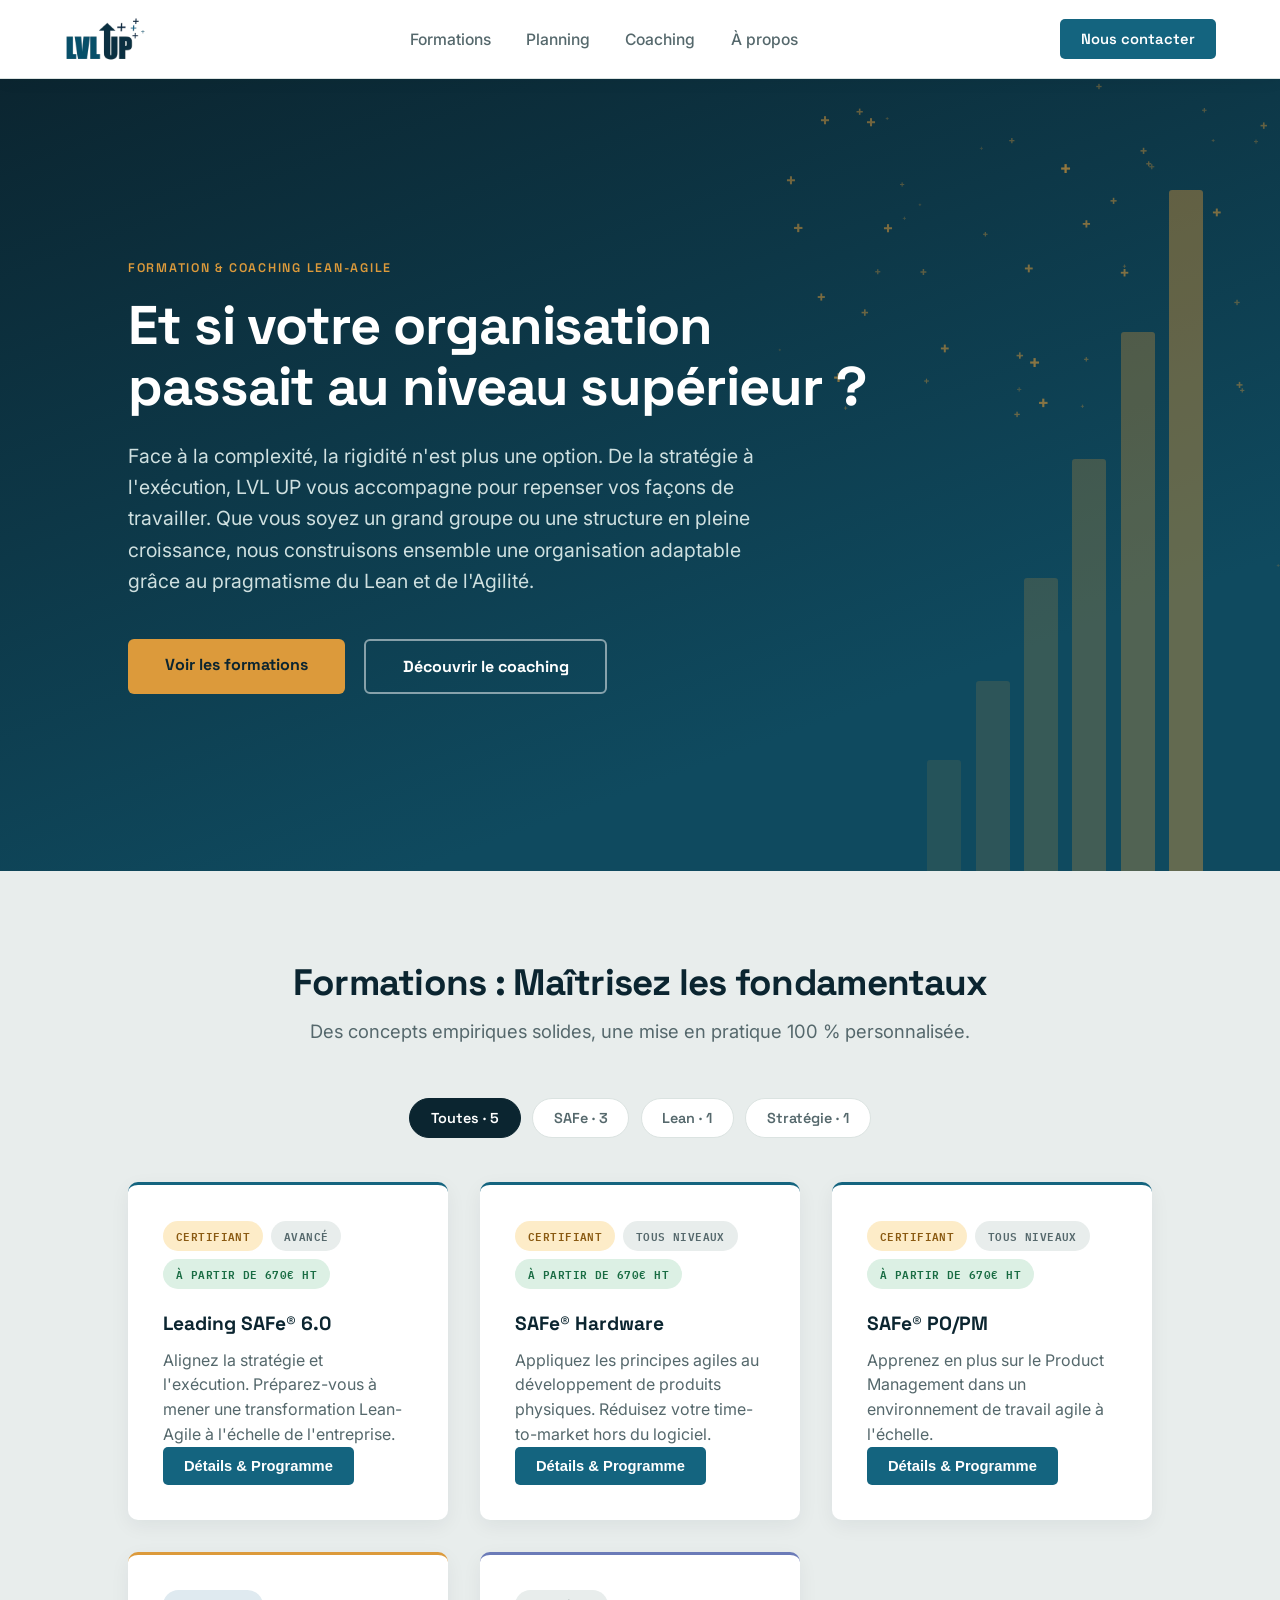
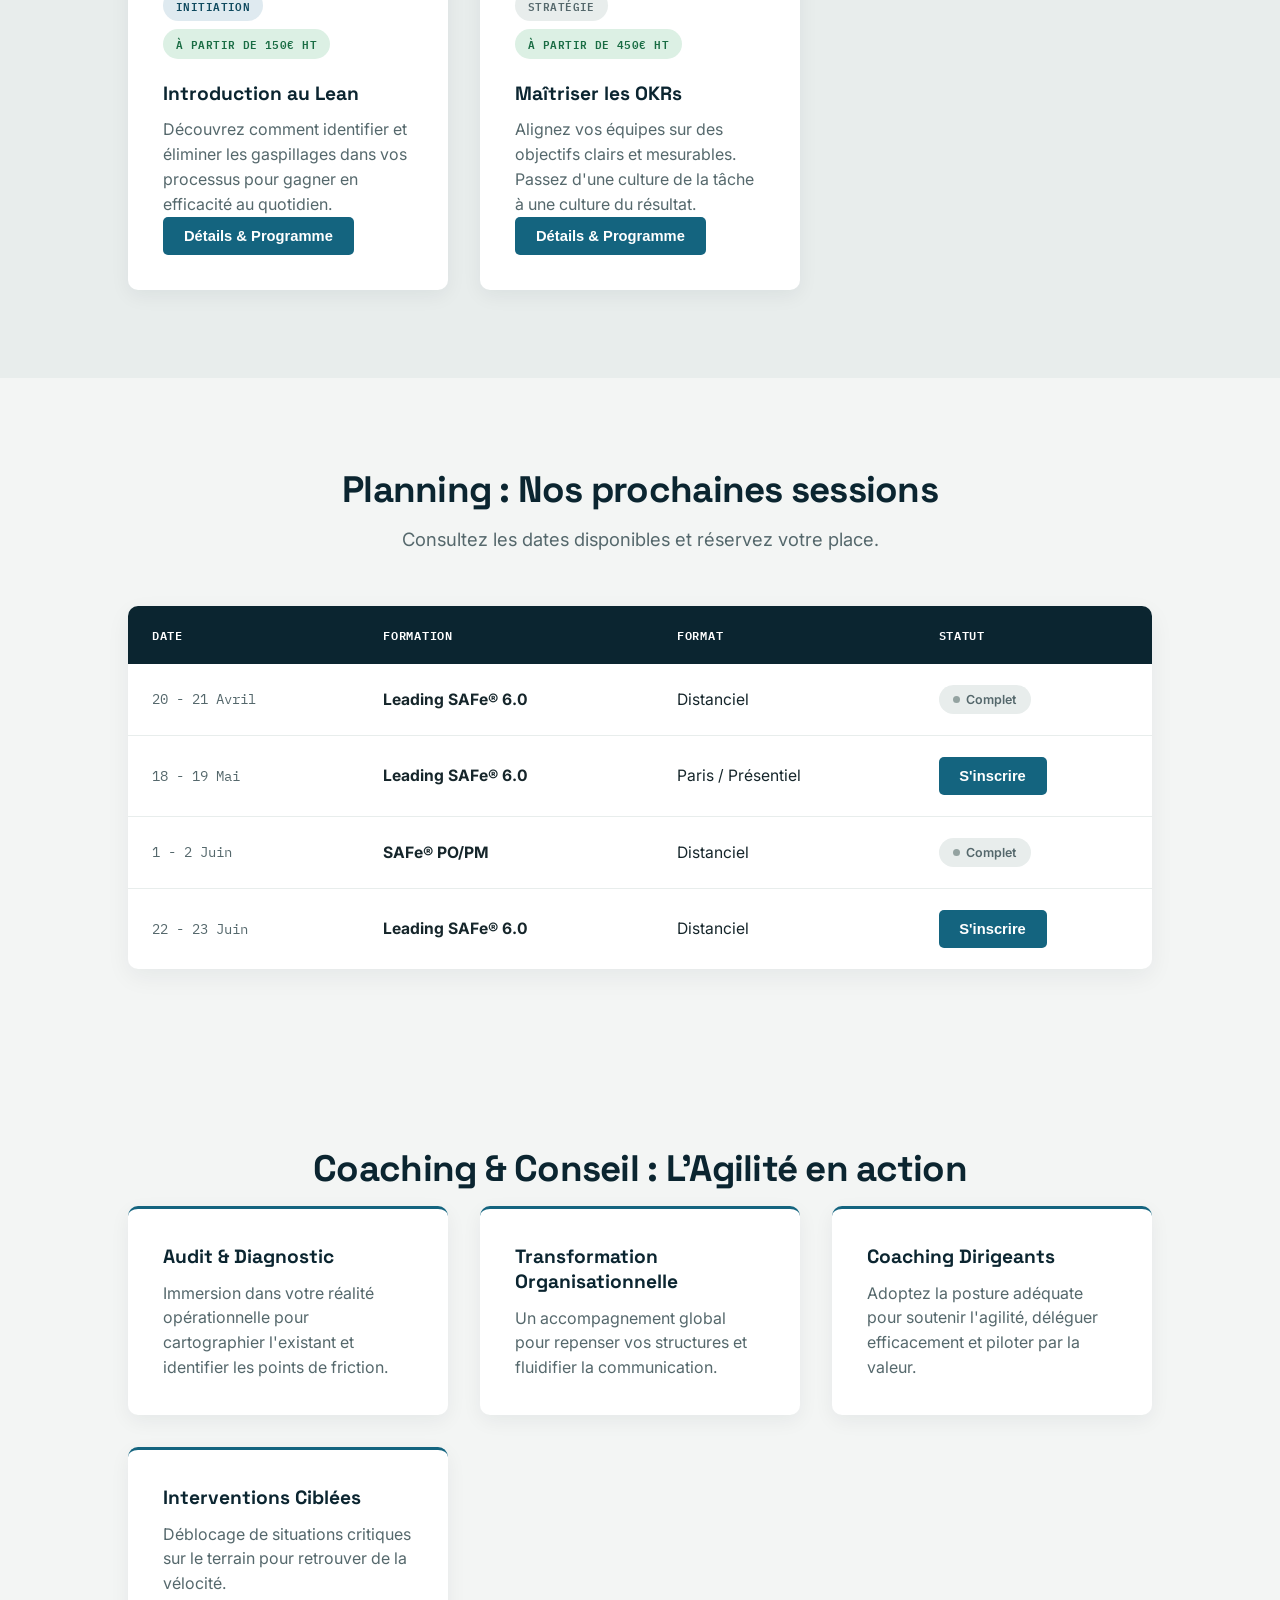
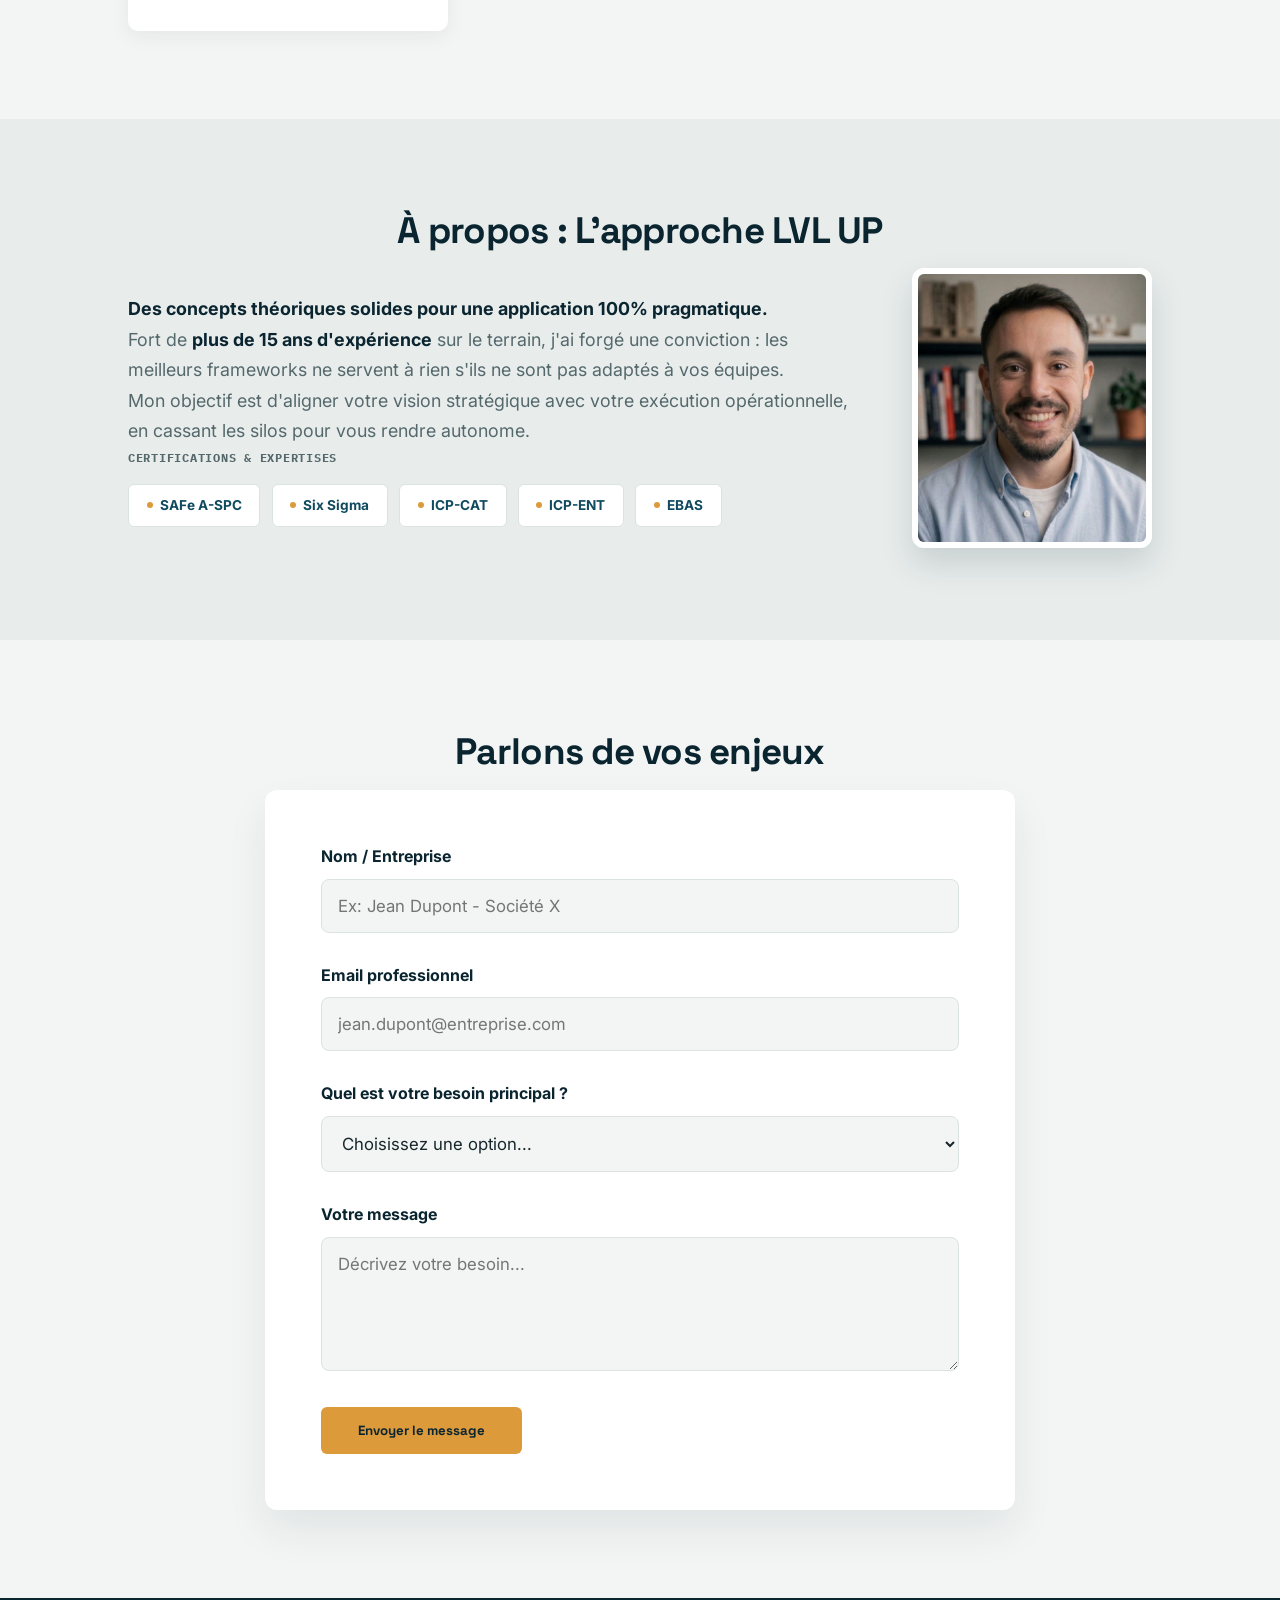
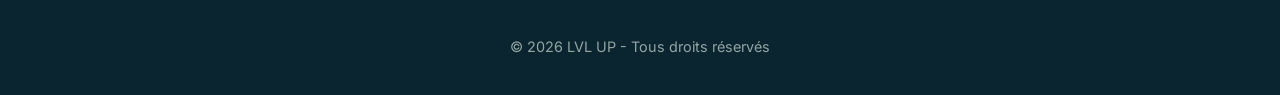
==== commit 8c7a1dc6: "Fix: restaure la section #planning manquante dans index.html (perdue lors d'une refonte précédente, " ====
--- a/index.html
+++ b/index.html
@@ -135,6 +135,27 @@
 
         <div id="formations-modals"></div>
 
+        <section id="planning" class="container">
+            <h2>Planning : Nos prochaines sessions</h2>
+            <p class="subtitle">Consultez les dates disponibles et réservez votre place.</p>
+
+            <div class="calendar-container">
+                <table class="planning-table">
+                    <thead>
+                        <tr>
+                            <th>Date</th>
+                            <th>Formation</th>
+                            <th>Format</th>
+                            <th>Statut</th>
+                        </tr>
+                    </thead>
+                    <tbody id="planning-body">
+                        <!-- Rempli automatiquement par assets/js/planning-render.js à partir de planning-data.js -->
+                    </tbody>
+                </table>
+            </div>
+        </section>
+
         <section id="coaching" class="container">
             <h2>Coaching & Conseil : L'Agilité en action</h2>
             <div class="grid">
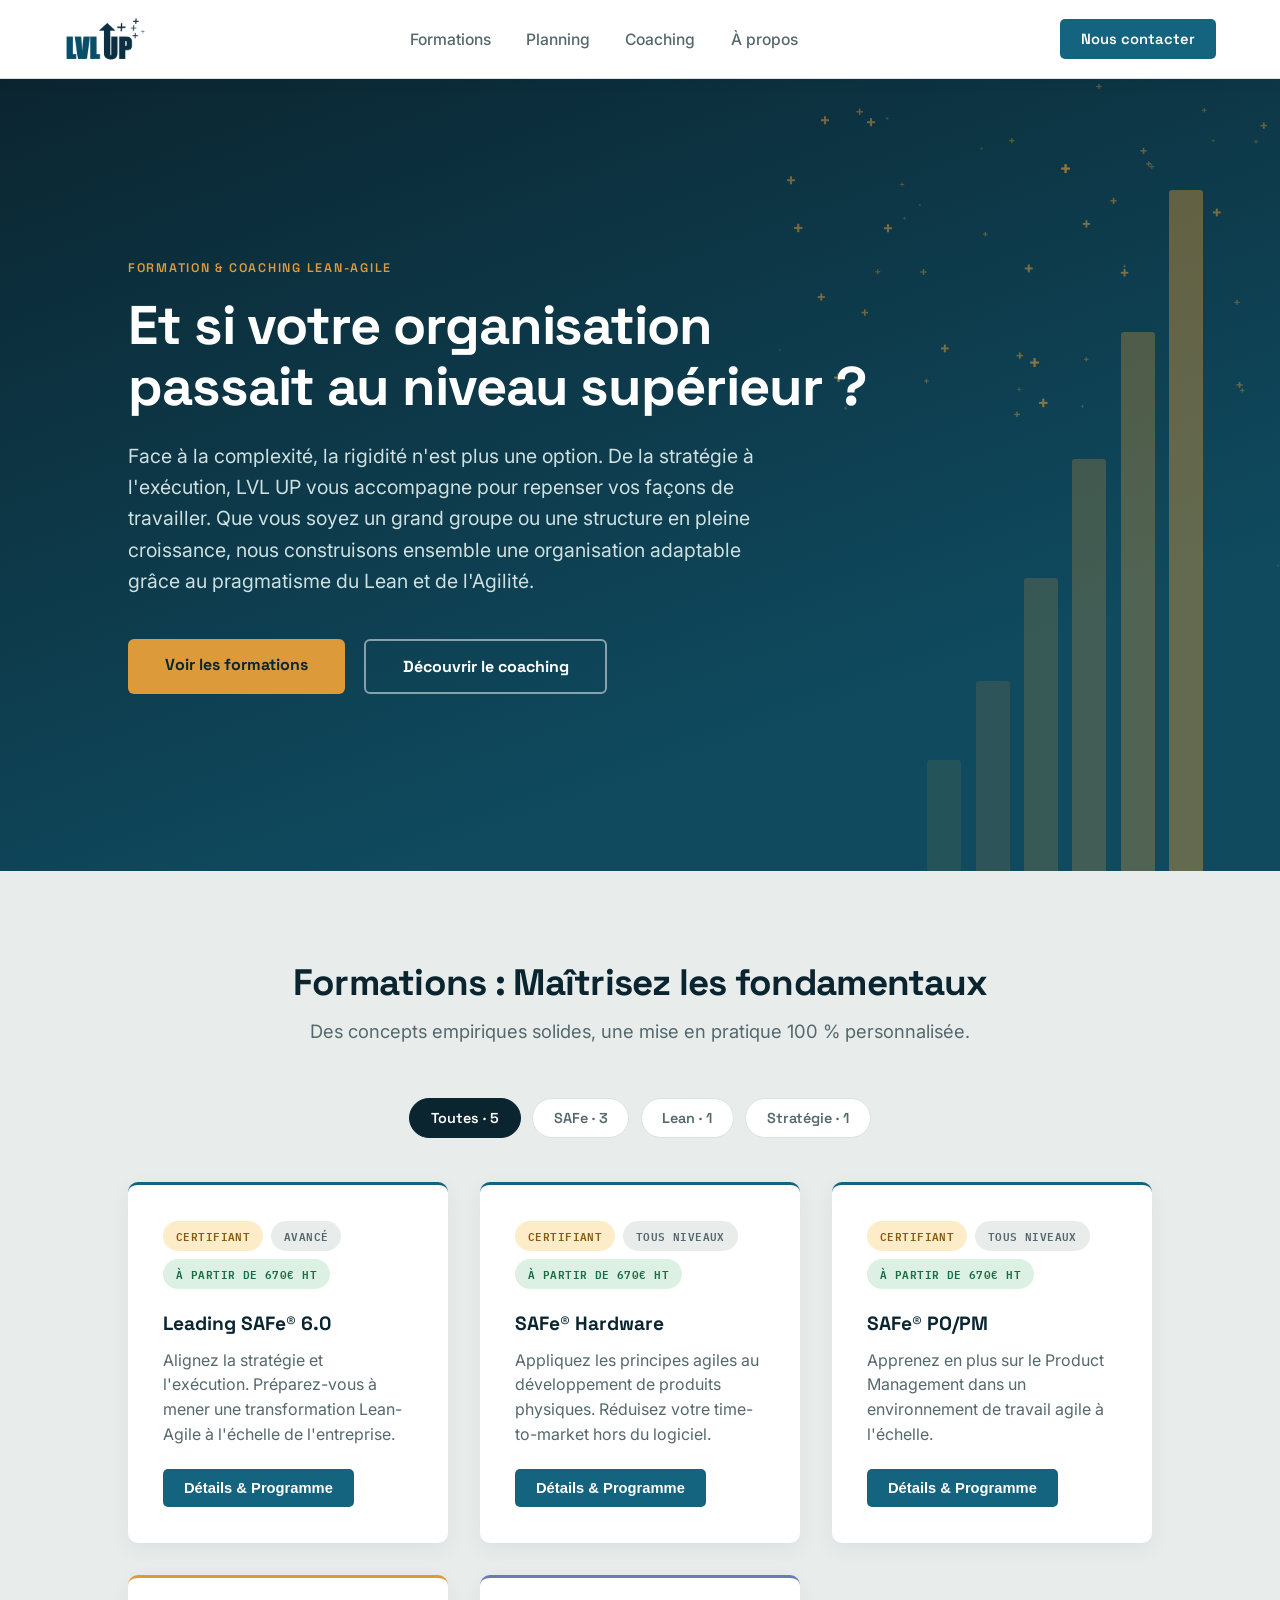
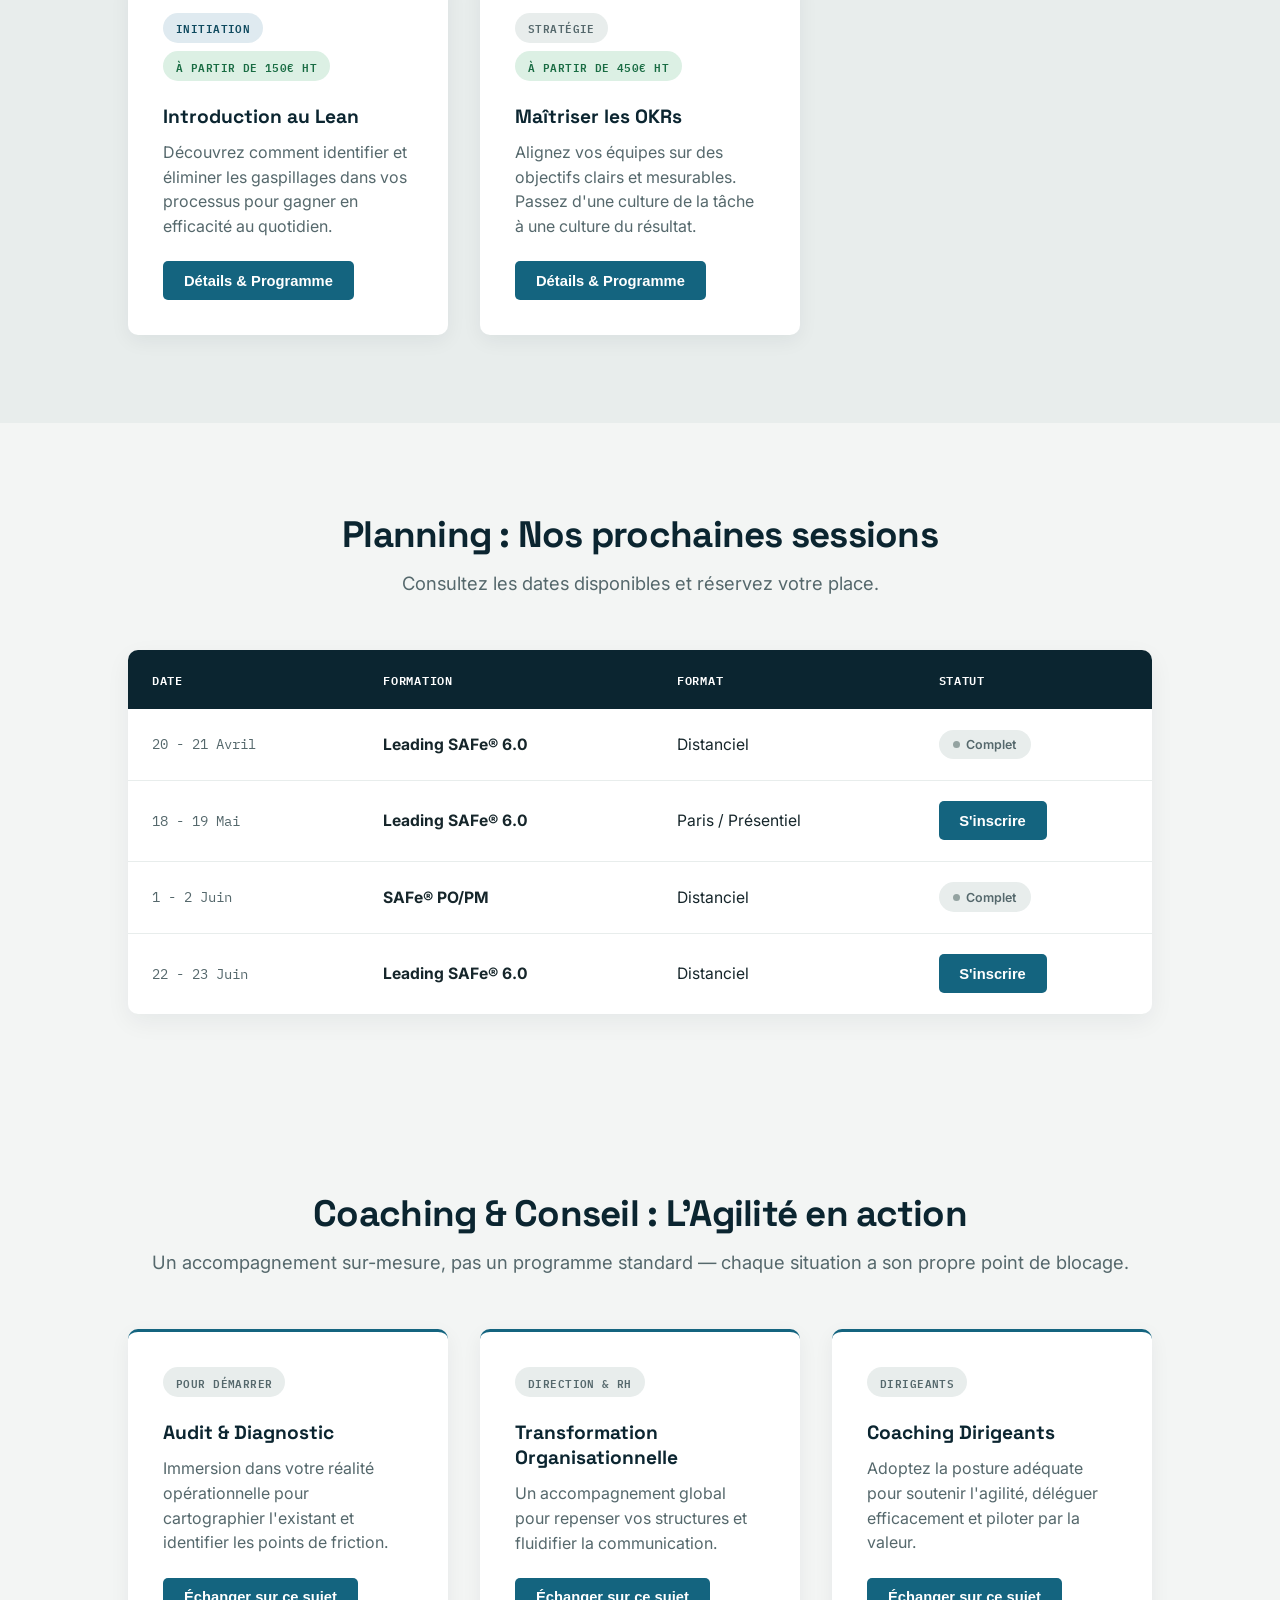
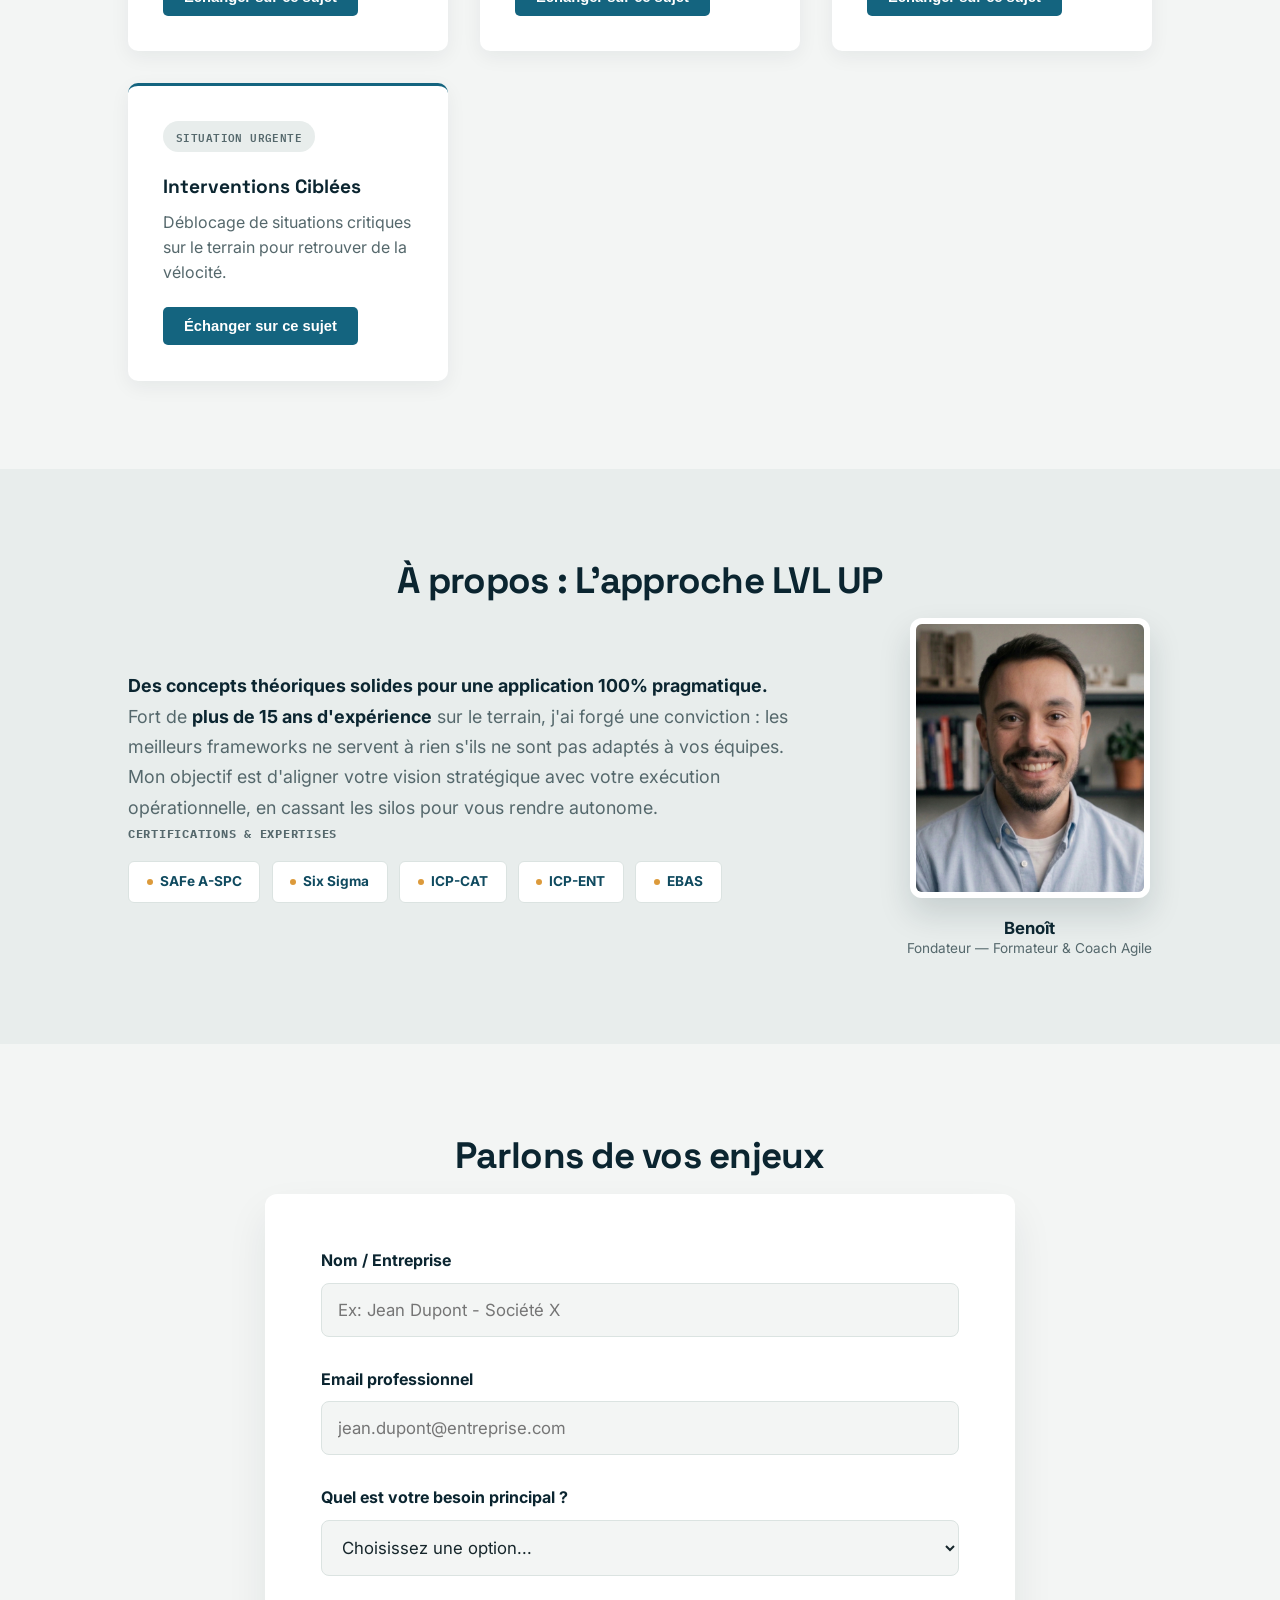
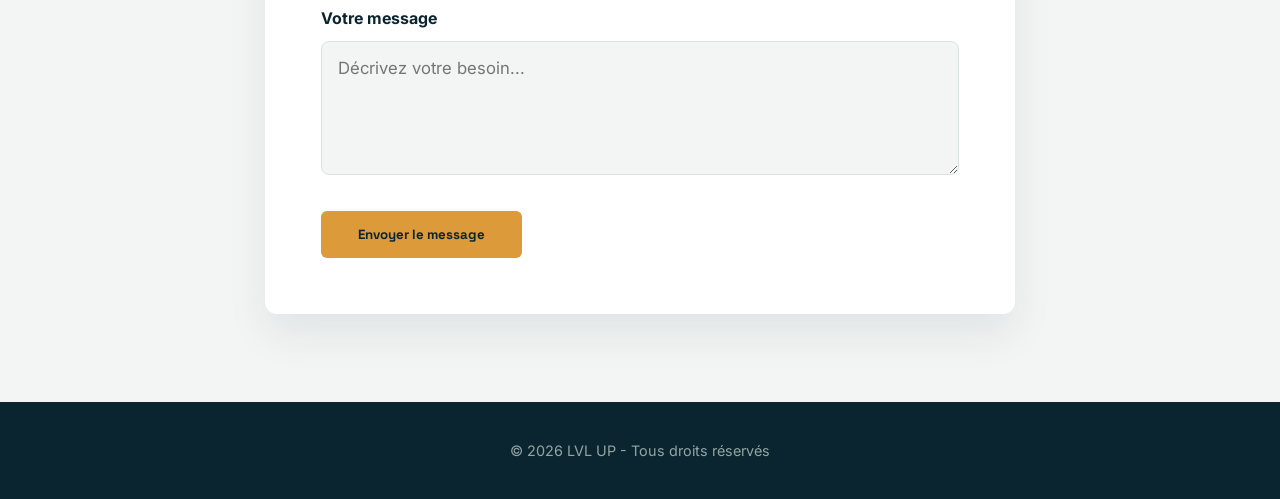
==== commit 09c205b6: "Coaching: sous-titre, tags cible, CTA de contact par carte. À propos: nom/titre ajoutés sous la phot" ====
--- a/index.html
+++ b/index.html
@@ -158,22 +158,39 @@
 
         <section id="coaching" class="container">
             <h2>Coaching & Conseil : L'Agilité en action</h2>
+            <p class="subtitle">Un accompagnement sur-mesure, pas un programme standard — chaque situation a son propre point de blocage.</p>
             <div class="grid">
                 <div class="card">
+                    <div class="badges"><span class="badge niveau">Pour démarrer</span></div>
                     <h3>Audit & Diagnostic</h3>
                     <p>Immersion dans votre réalité opérationnelle pour cartographier l'existant et identifier les points de friction.</p>
-                </div>
-                <div class="card">
+                    <div class="card-footer">
+                        <button class="btn-small btn-outline contact-from-modal" data-value="Audit" data-message="Bonjour, je souhaiterais échanger sur un audit & diagnostic pour mon équipe/organisation.">Échanger sur ce sujet</button>
+                    </div>
+                </div>
+                <div class="card">
+                    <div class="badges"><span class="badge niveau">Direction & RH</span></div>
                     <h3>Transformation Organisationnelle</h3>
                     <p>Un accompagnement global pour repenser vos structures et fluidifier la communication.</p>
-                </div>
-                <div class="card">
+                    <div class="card-footer">
+                        <button class="btn-small btn-outline contact-from-modal" data-value="Coaching" data-message="Bonjour, je souhaiterais échanger sur un accompagnement de transformation organisationnelle.">Échanger sur ce sujet</button>
+                    </div>
+                </div>
+                <div class="card">
+                    <div class="badges"><span class="badge niveau">Dirigeants</span></div>
                     <h3>Coaching Dirigeants</h3>
                     <p>Adoptez la posture adéquate pour soutenir l'agilité, déléguer efficacement et piloter par la valeur.</p>
-                </div>
-                <div class="card">
+                    <div class="card-footer">
+                        <button class="btn-small btn-outline contact-from-modal" data-value="Coaching" data-message="Bonjour, je souhaiterais échanger sur un coaching dirigeant.">Échanger sur ce sujet</button>
+                    </div>
+                </div>
+                <div class="card">
+                    <div class="badges"><span class="badge niveau">Situation urgente</span></div>
                     <h3>Interventions Ciblées</h3>
                     <p>Déblocage de situations critiques sur le terrain pour retrouver de la vélocité.</p>
+                    <div class="card-footer">
+                        <button class="btn-small btn-outline contact-from-modal" data-value="Autre" data-message="Bonjour, nous avons une situation critique sur laquelle nous aurions besoin d'une intervention ciblée.">Échanger sur ce sujet</button>
+                    </div>
                 </div>
             </div>
         </section>
@@ -193,7 +210,11 @@
                     </div>
                 </div>
                 <div class="about-image">
-                    <img src="assets/img/photo-profil.png" alt="Portrait">
+                    <img src="assets/img/photo-profil.png" alt="Portrait de Benoît, fondateur de LVL UP">
+                    <div class="about-caption">
+                        <strong>Benoît</strong>
+                        <span>Fondateur — Formateur & Coach Agile</span>
+                    </div>
                 </div>
             </div>
         </section>
--- a/assets/css/style.css
+++ b/assets/css/style.css
@@ -149,6 +149,7 @@
 .card:hover { transform: translateY(-4px); box-shadow: 0 12px 28px rgba(11,37,48,0.1); }
 .card h3 { color: var(--primary-dark); margin-bottom: 0.7rem; font-size: 1.2rem; }
 .card p { color: var(--ink-soft); line-height: 1.55; }
+.card-footer { margin-top: 1.4rem; }
 .badges { display: flex; gap: 0.5rem; margin-bottom: 1.4rem; flex-wrap: wrap; }
 .badge {
     font-family: 'IBM Plex Mono', monospace;
@@ -241,11 +242,14 @@
     font-weight: 700; font-size: 0.85rem; border: 1px solid var(--border-soft);
 }
 .certif-tags span::before { content: ''; width: 6px; height: 6px; border-radius: 50%; background: var(--accent); }
-.about-image { flex-shrink: 0; }
+.about-image { flex-shrink: 0; text-align: center; }
 .about-image img {
     width: 240px; height: 280px; object-fit: cover; border-radius: 12px;
     box-shadow: 0 16px 32px rgba(11,37,48,0.15); border: 6px solid white;
 }
+.about-caption { margin-top: 1rem; }
+.about-caption strong { display: block; color: var(--primary-dark); font-size: 1.05rem; }
+.about-caption span { display: block; color: var(--ink-soft); font-size: 0.85rem; margin-top: 0.15rem; }
 
 /* =============================================
    FORMULAIRE
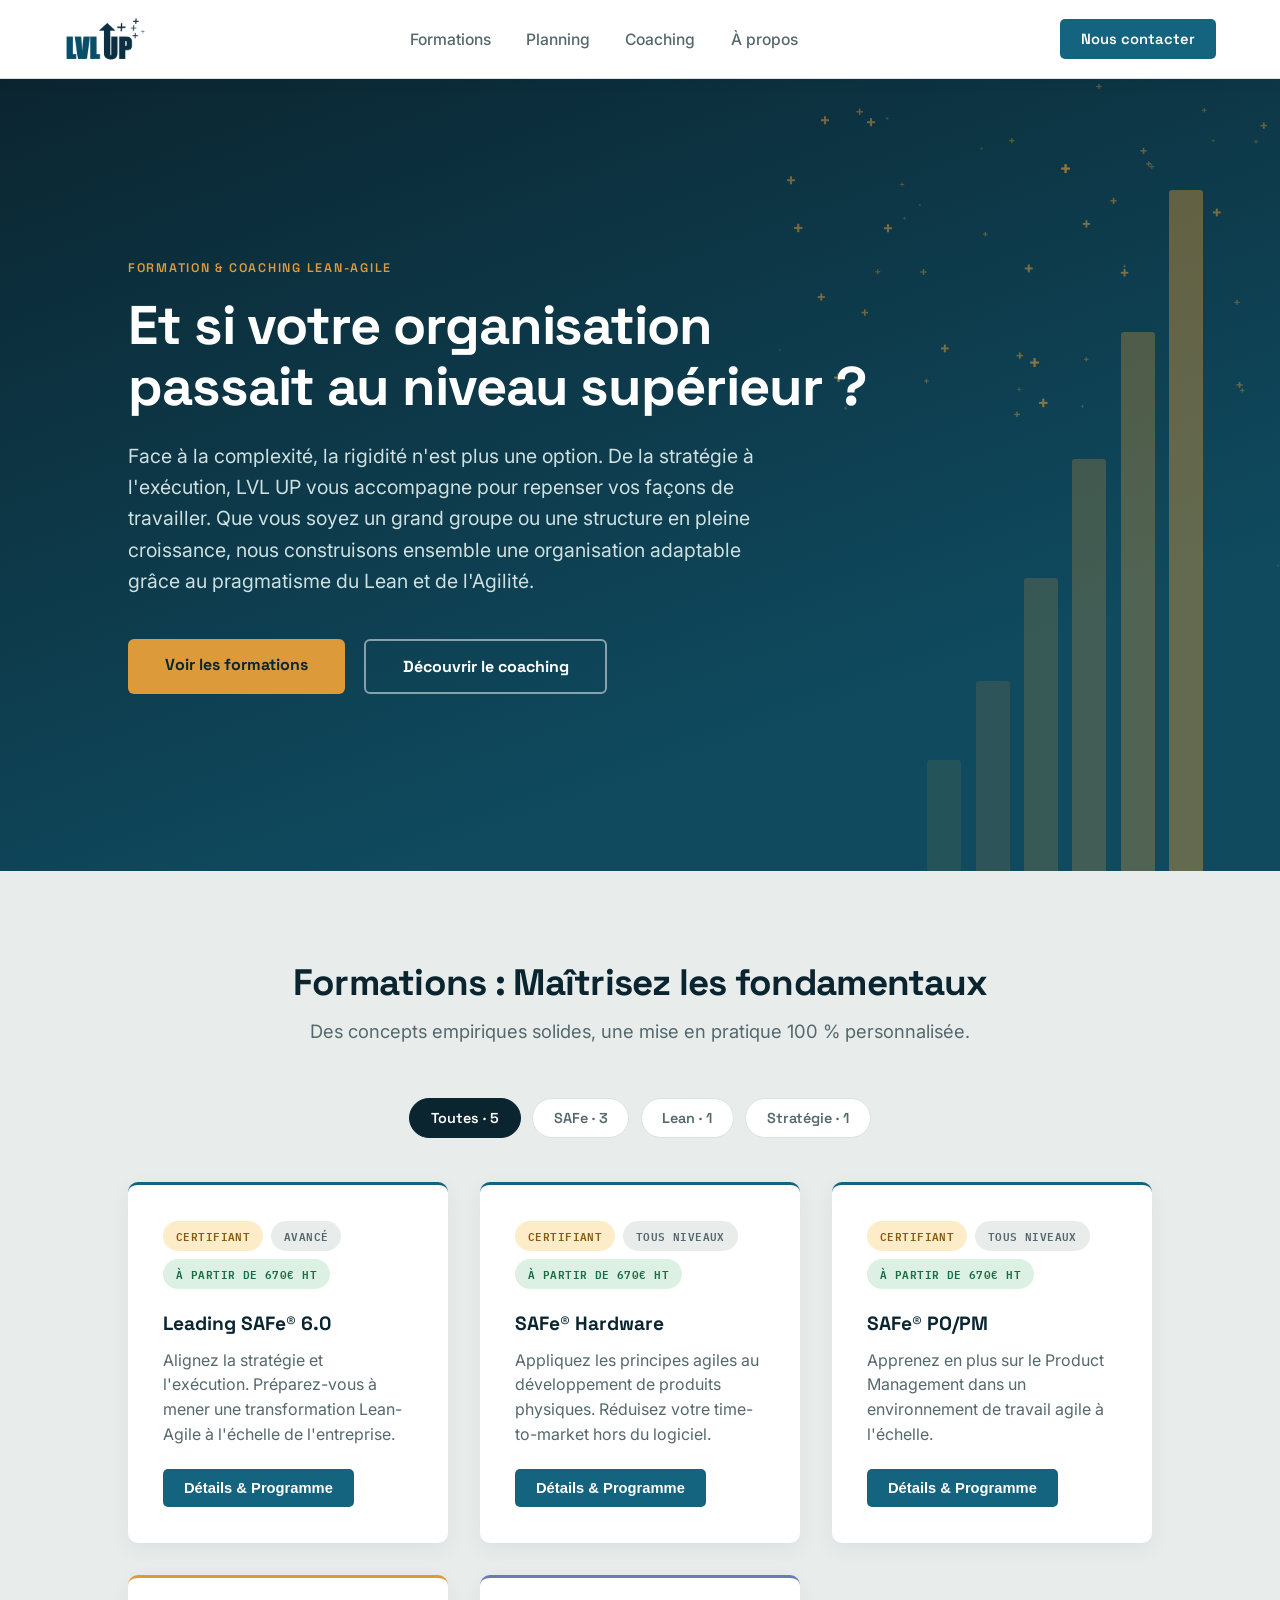
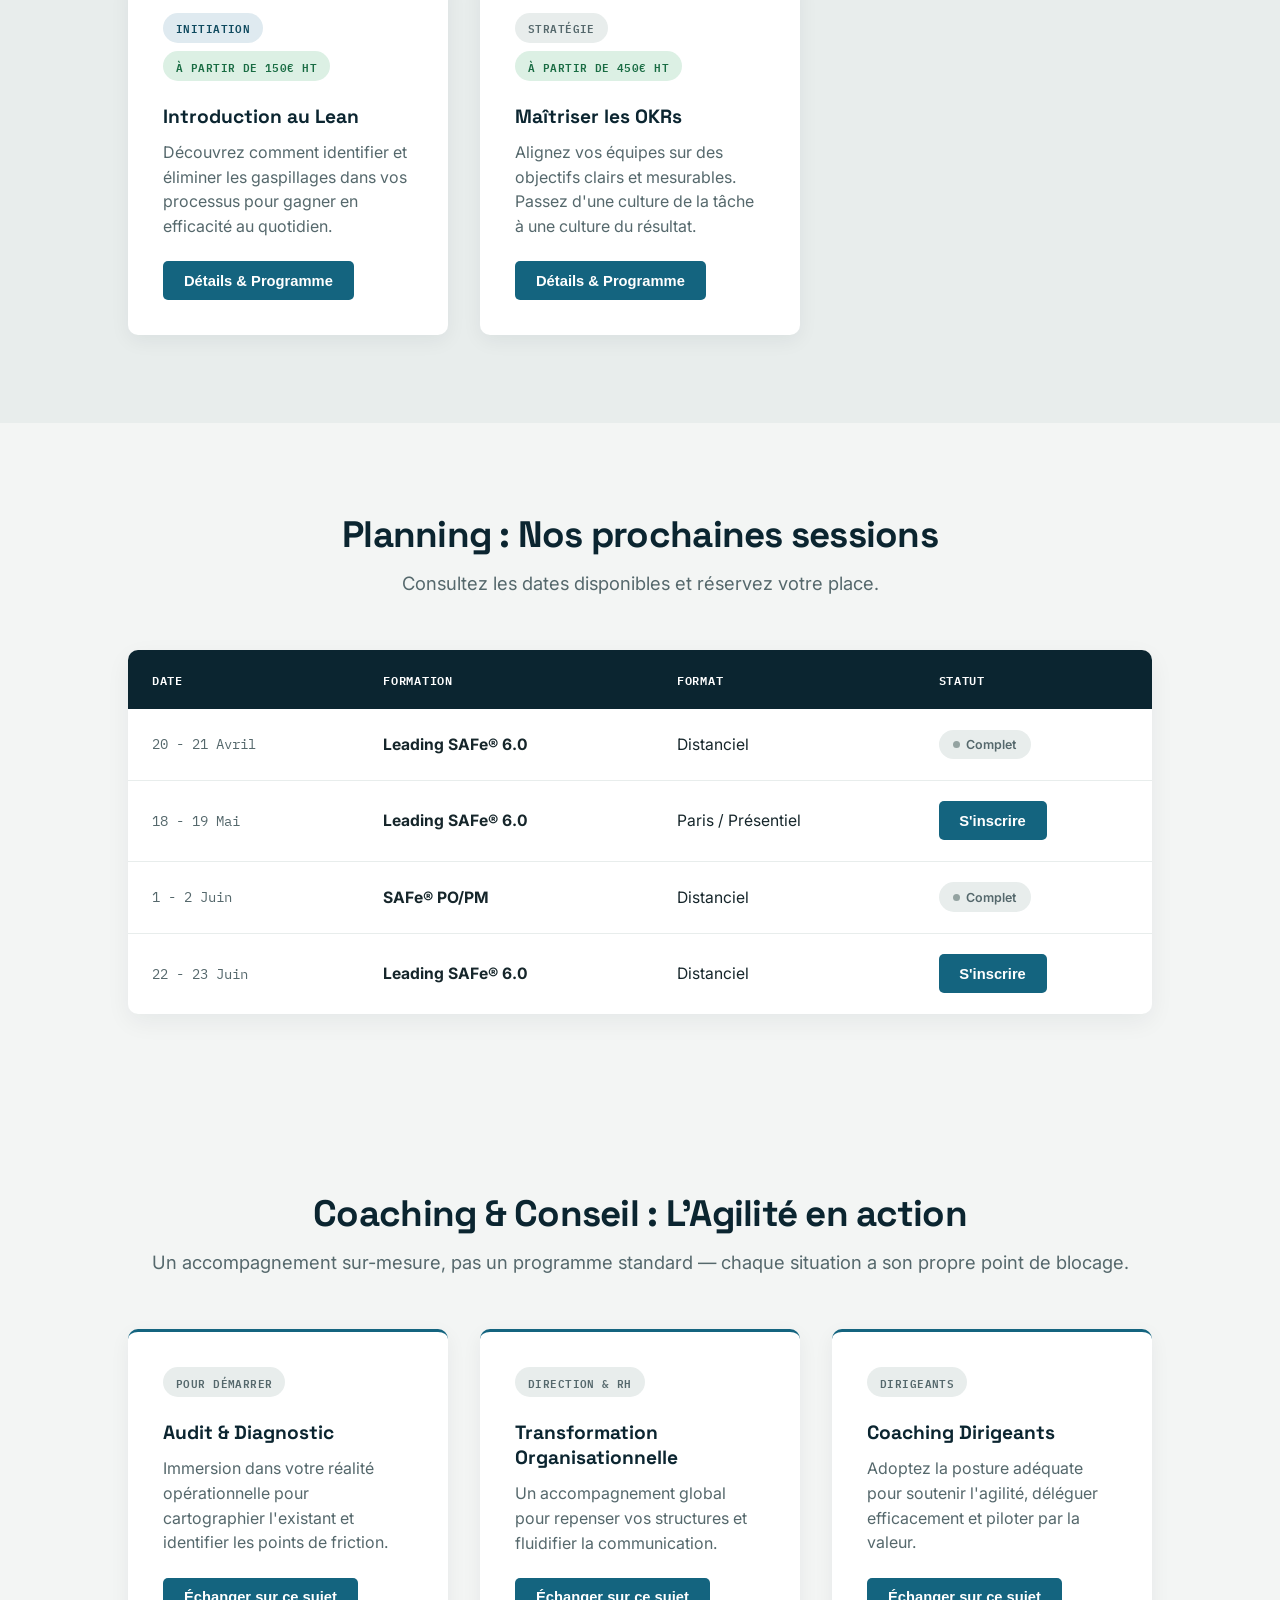
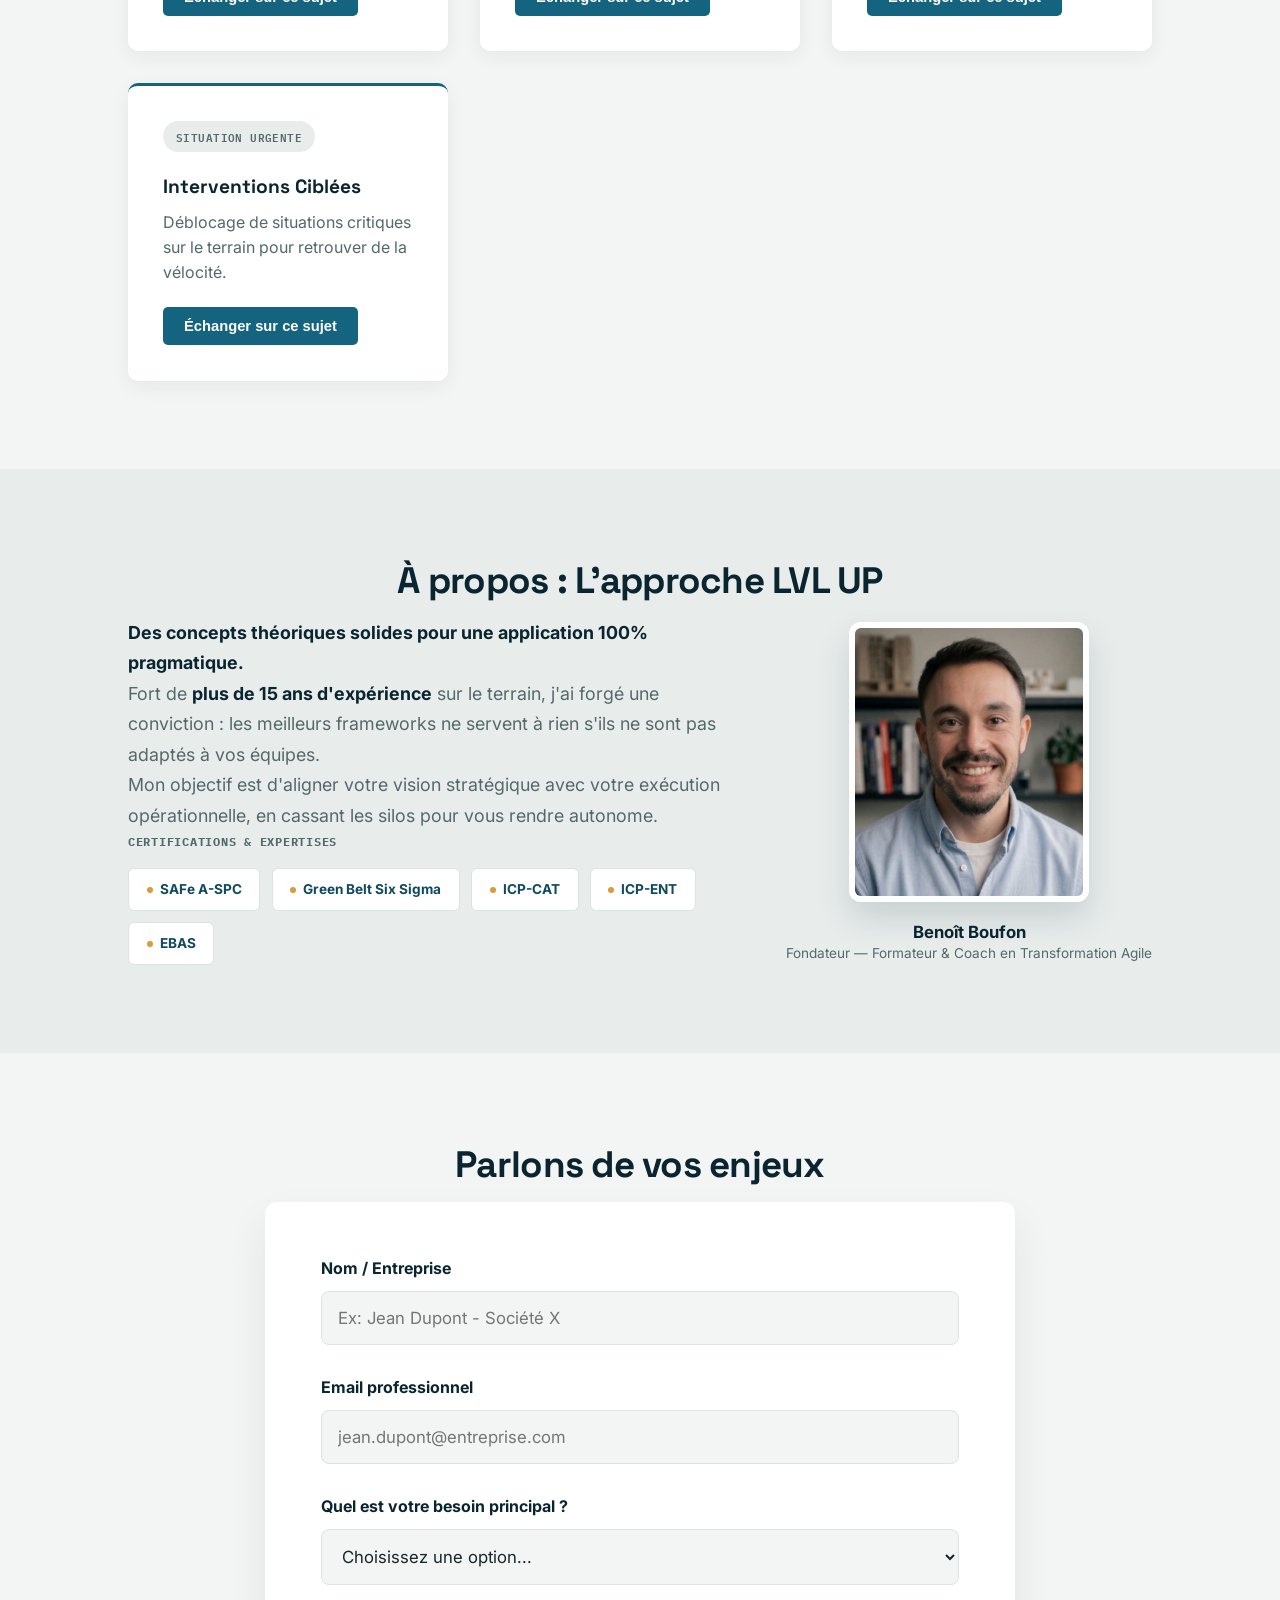
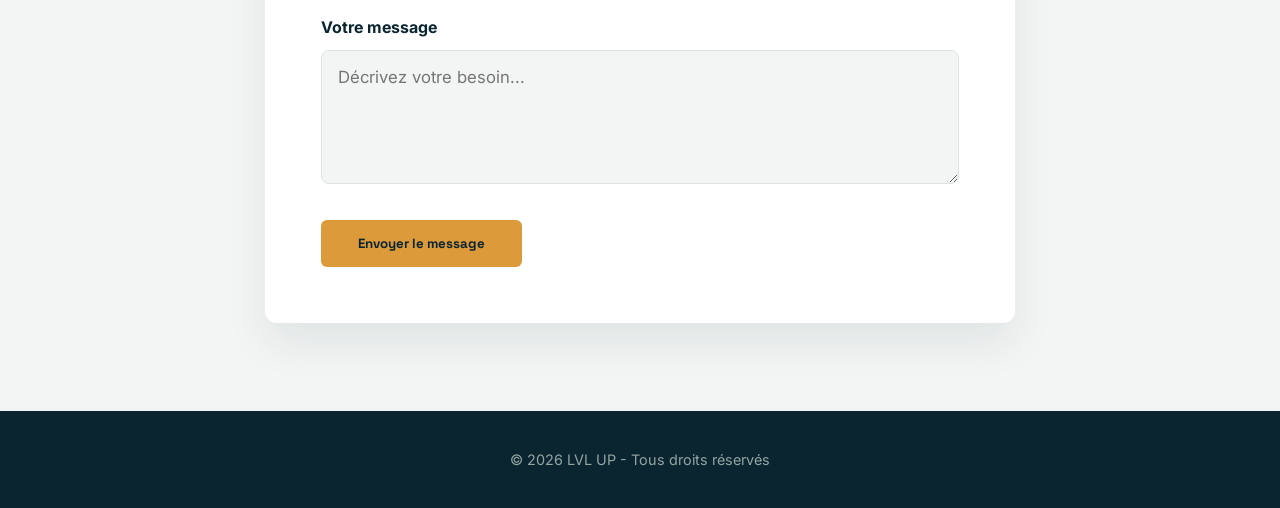
==== commit c133aa89: "À propos: nom complet, titre élargi, précision Green Belt Six Sigma" ====
--- a/index.html
+++ b/index.html
@@ -205,15 +205,15 @@
                     <div class="certifications-box">
                         <h4>Certifications & Expertises</h4>
                         <div class="certif-tags">
-                            <span>SAFe A-SPC</span><span>Six Sigma</span><span>ICP-CAT</span><span>ICP-ENT</span><span>EBAS</span>
+                            <span>SAFe A-SPC</span><span>Green Belt Six Sigma</span><span>ICP-CAT</span><span>ICP-ENT</span><span>EBAS</span>
                         </div>
                     </div>
                 </div>
                 <div class="about-image">
-                    <img src="assets/img/photo-profil.png" alt="Portrait de Benoît, fondateur de LVL UP">
+                    <img src="assets/img/photo-profil.png" alt="Portrait de Benoît Boufon, fondateur de LVL UP">
                     <div class="about-caption">
-                        <strong>Benoît</strong>
-                        <span>Fondateur — Formateur & Coach Agile</span>
+                        <strong>Benoît Boufon</strong>
+                        <span>Fondateur — Formateur & Coach en Transformation Agile</span>
                     </div>
                 </div>
             </div>
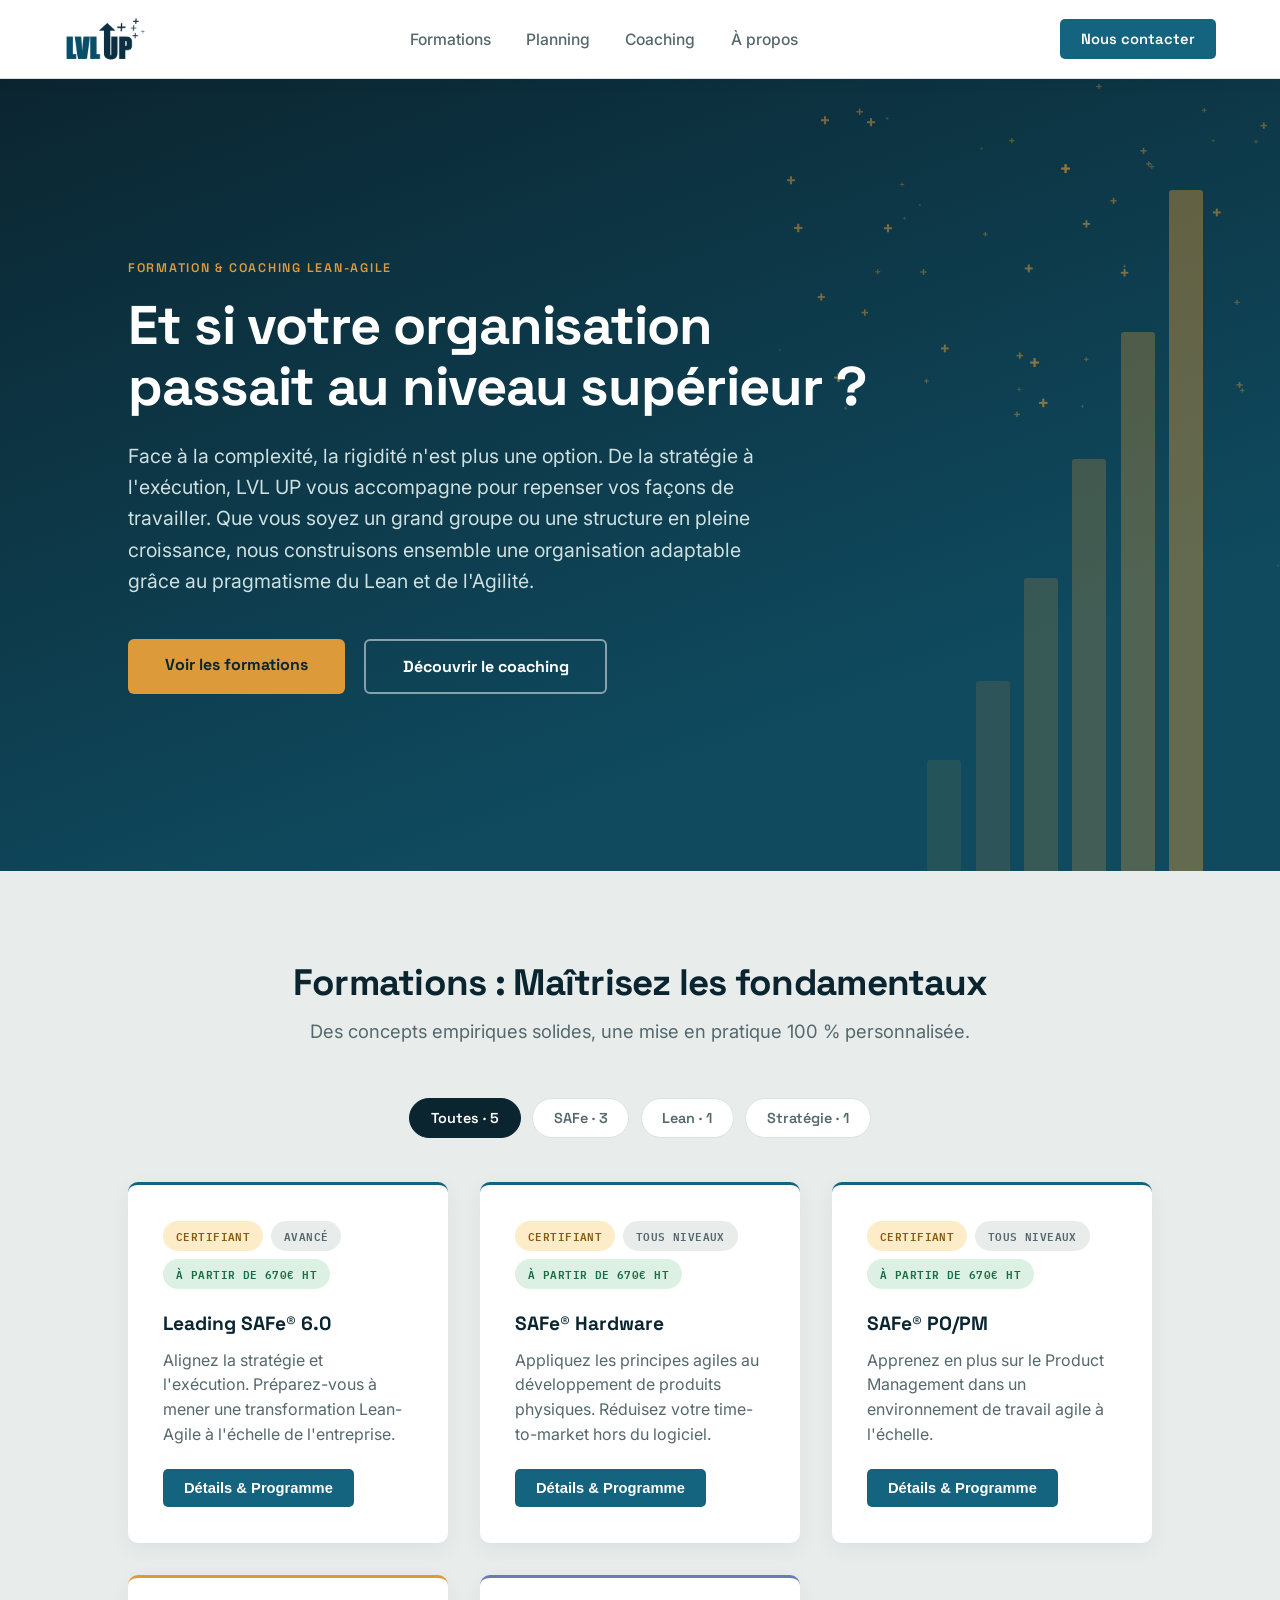
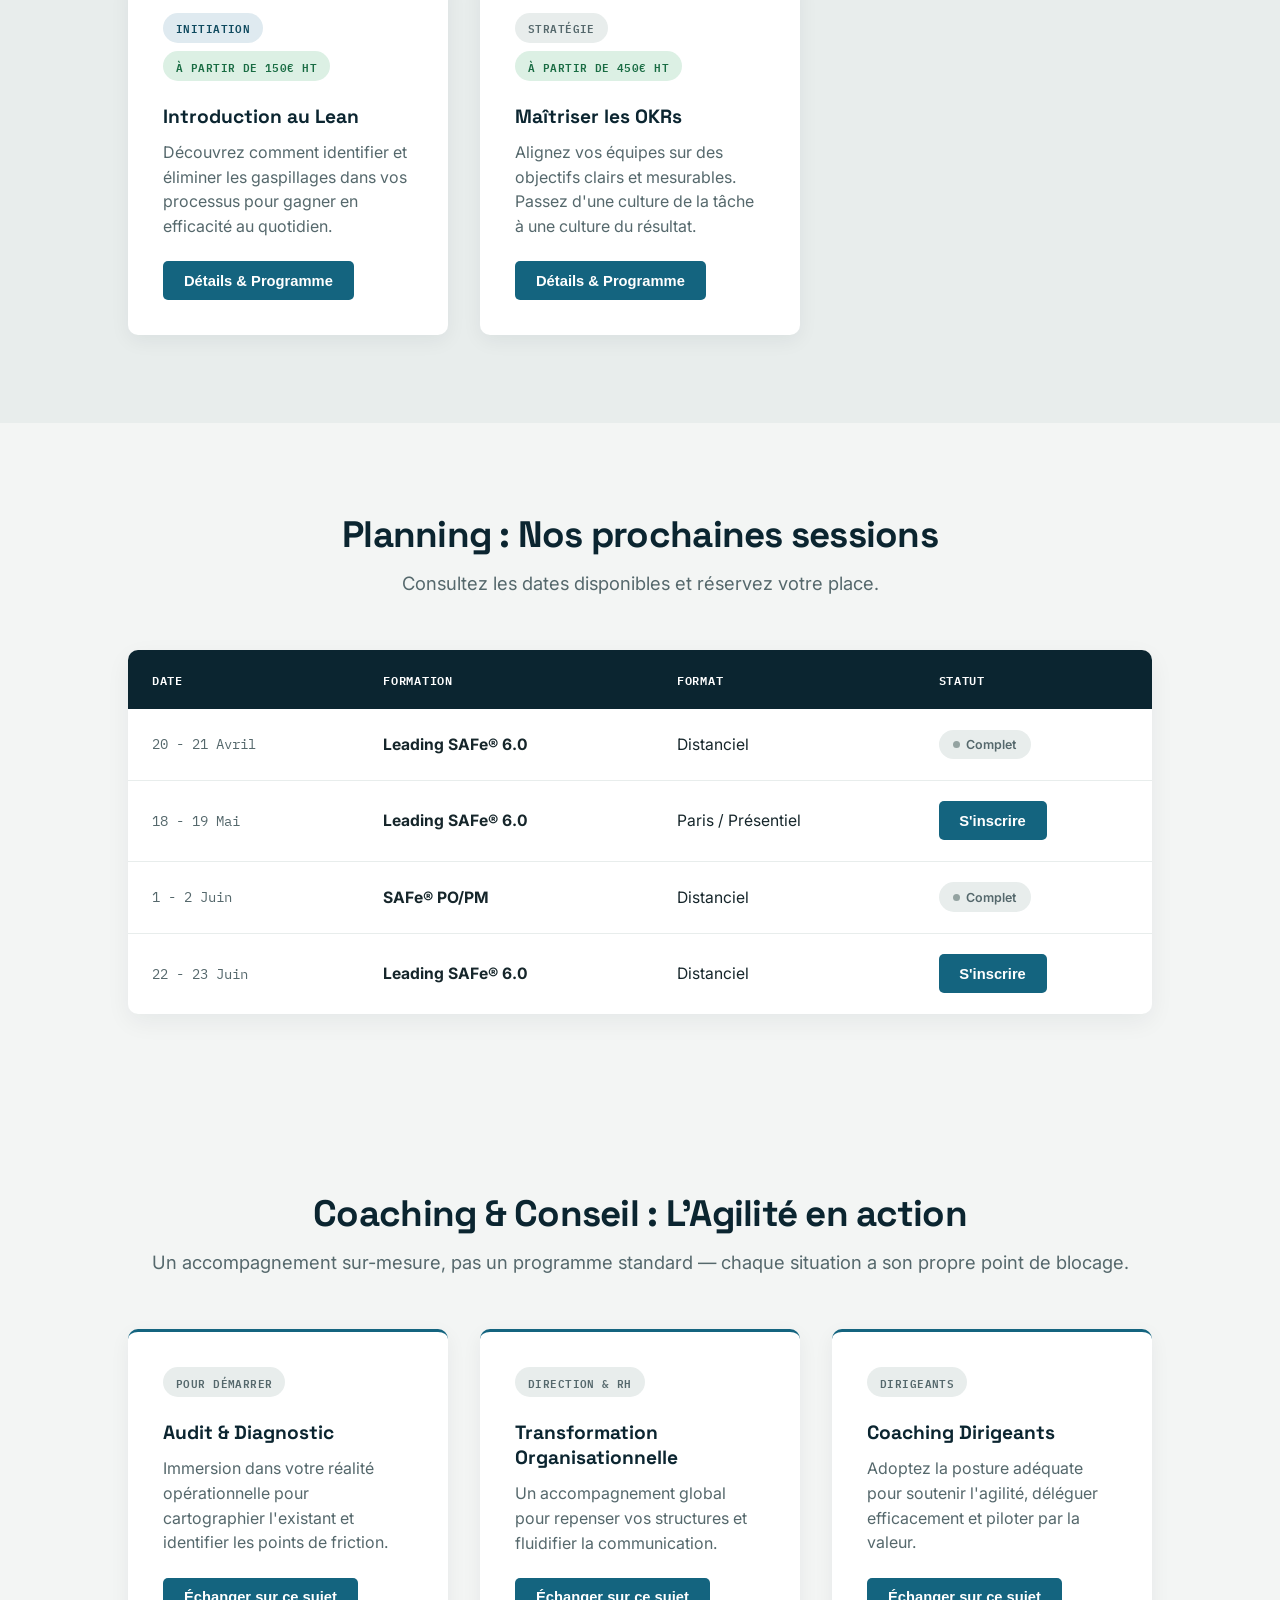
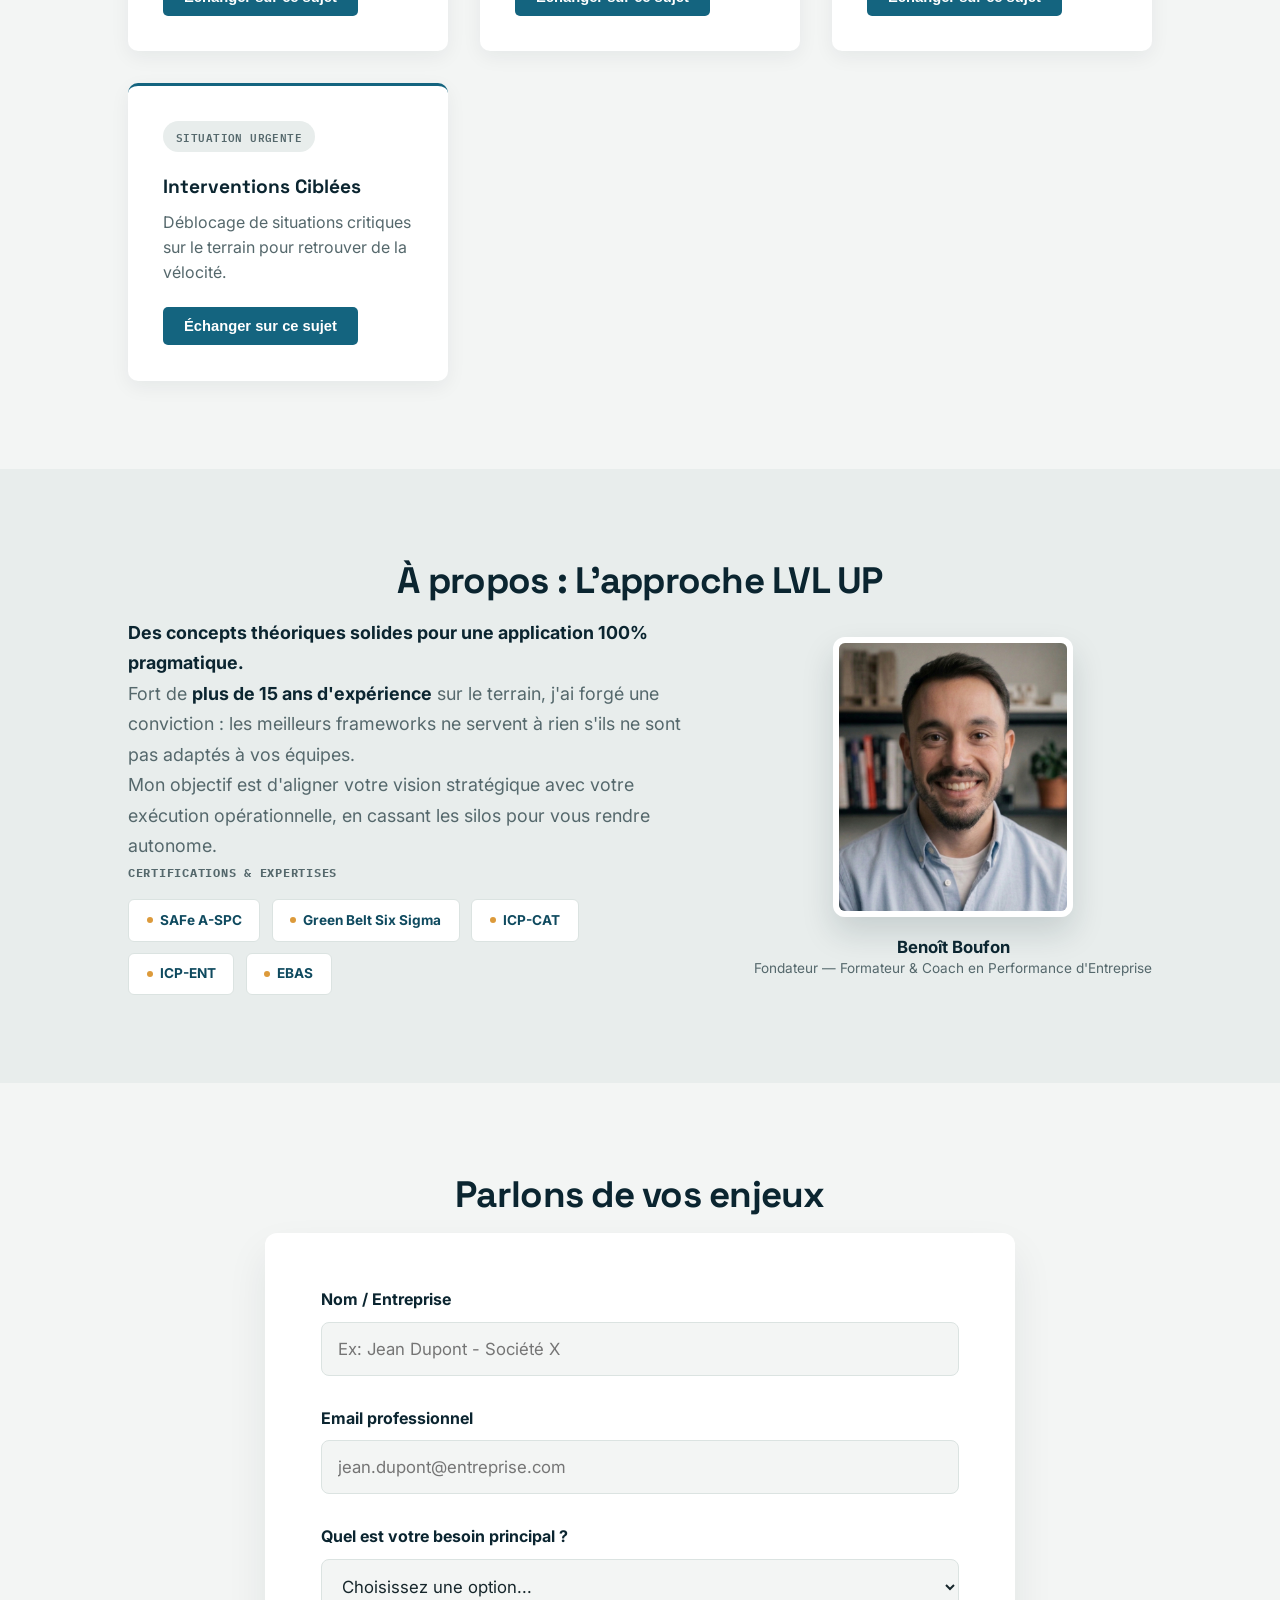
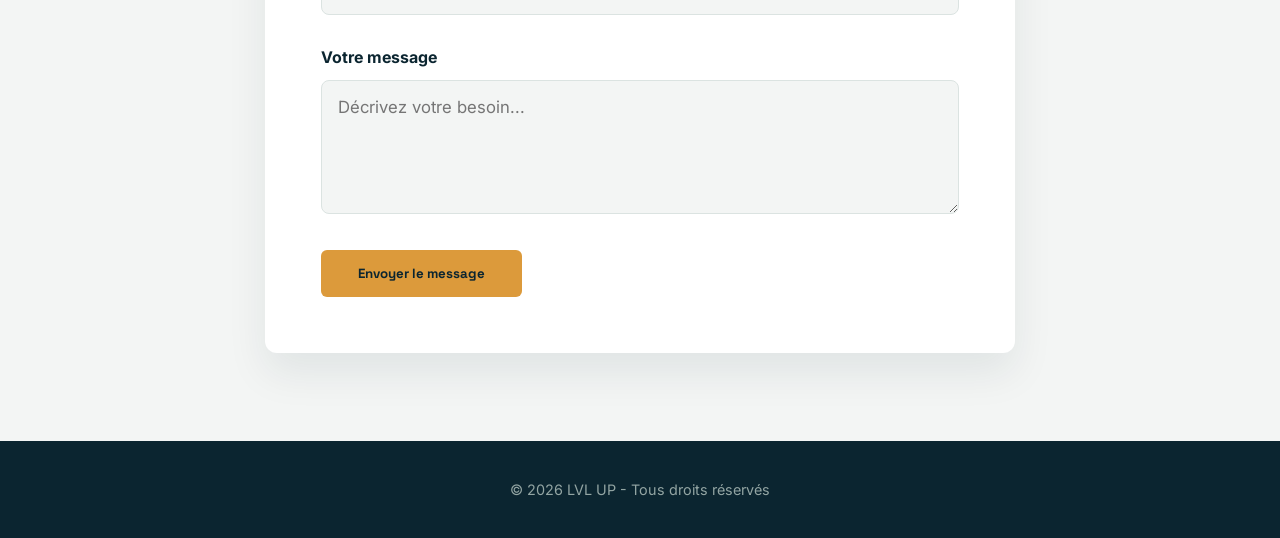
==== commit e9312a66: "À propos: titre reformulé en langage résultat plutôt que jargon méthodologique" ====
--- a/index.html
+++ b/index.html
@@ -213,7 +213,7 @@
                     <img src="assets/img/photo-profil.png" alt="Portrait de Benoît Boufon, fondateur de LVL UP">
                     <div class="about-caption">
                         <strong>Benoît Boufon</strong>
-                        <span>Fondateur — Formateur & Coach en Transformation Agile</span>
+                        <span>Fondateur — Formateur & Coach en Performance d'Entreprise</span>
                     </div>
                 </div>
             </div>
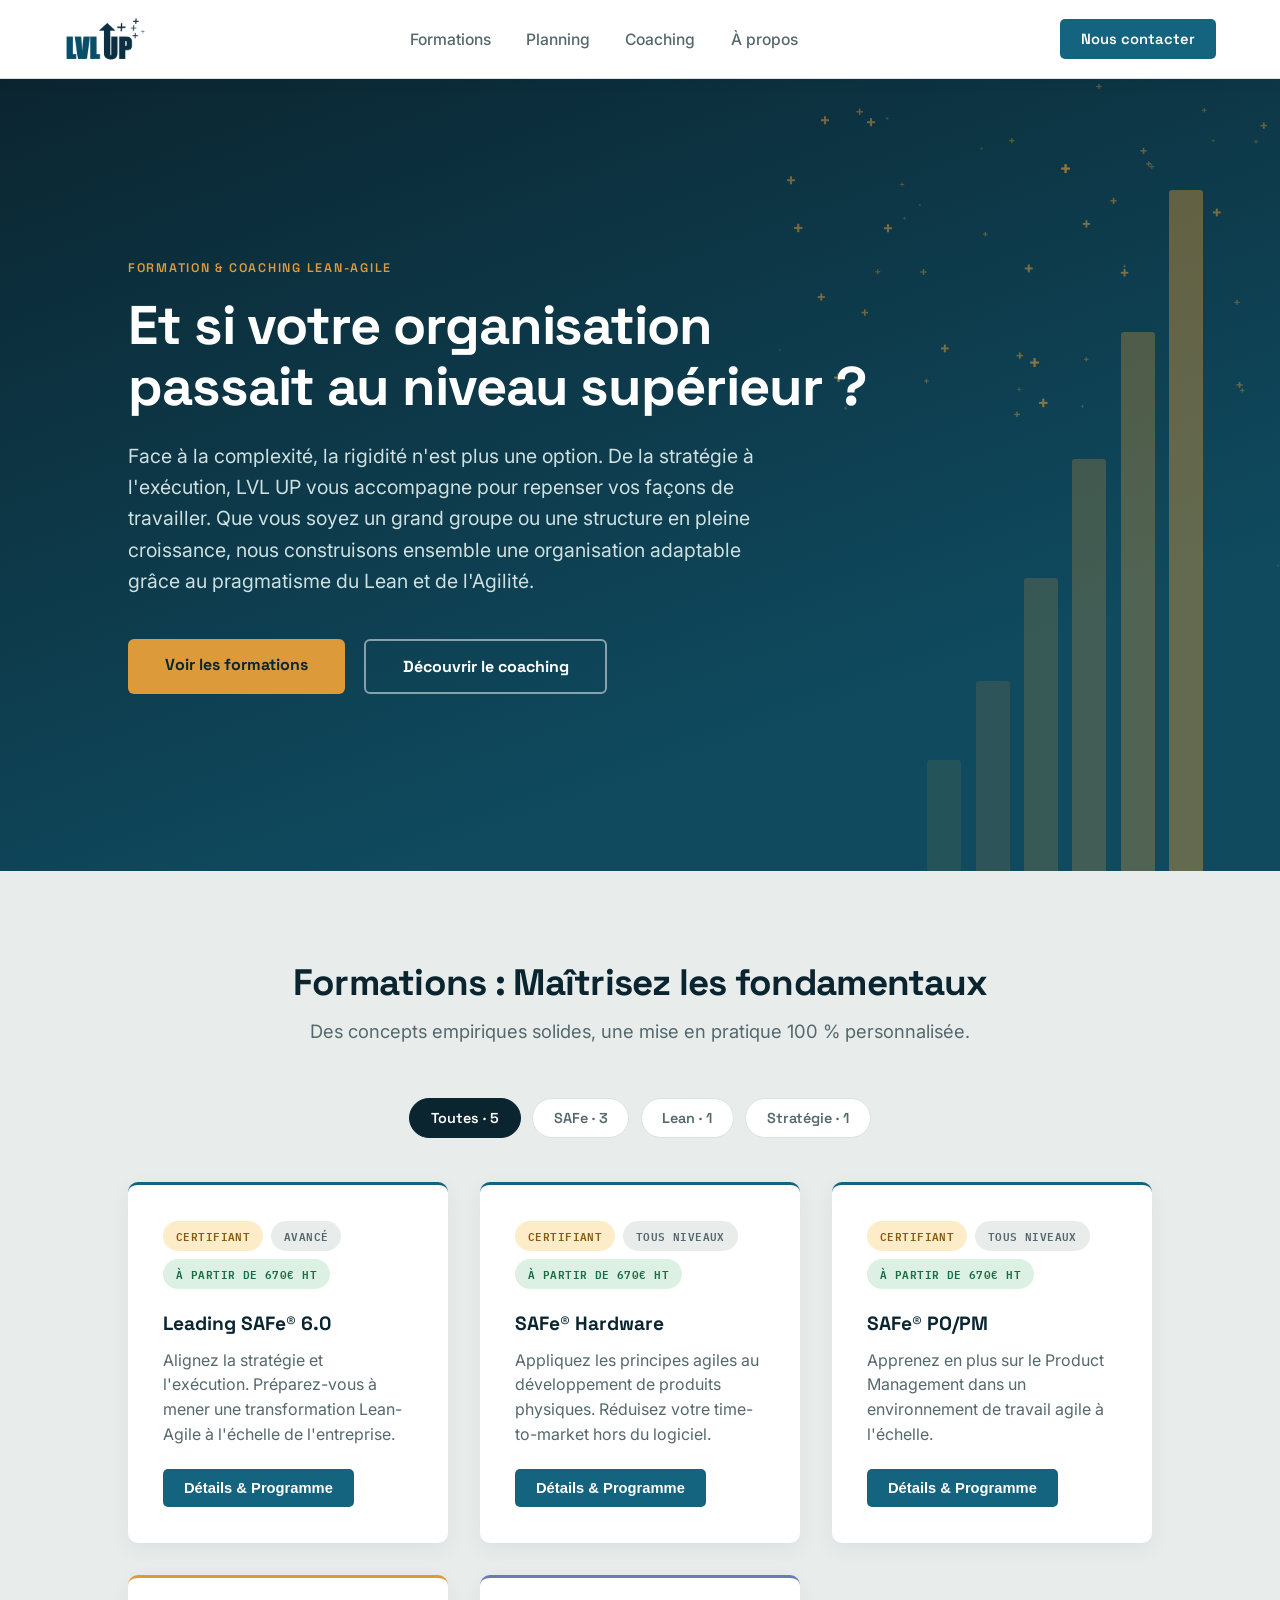
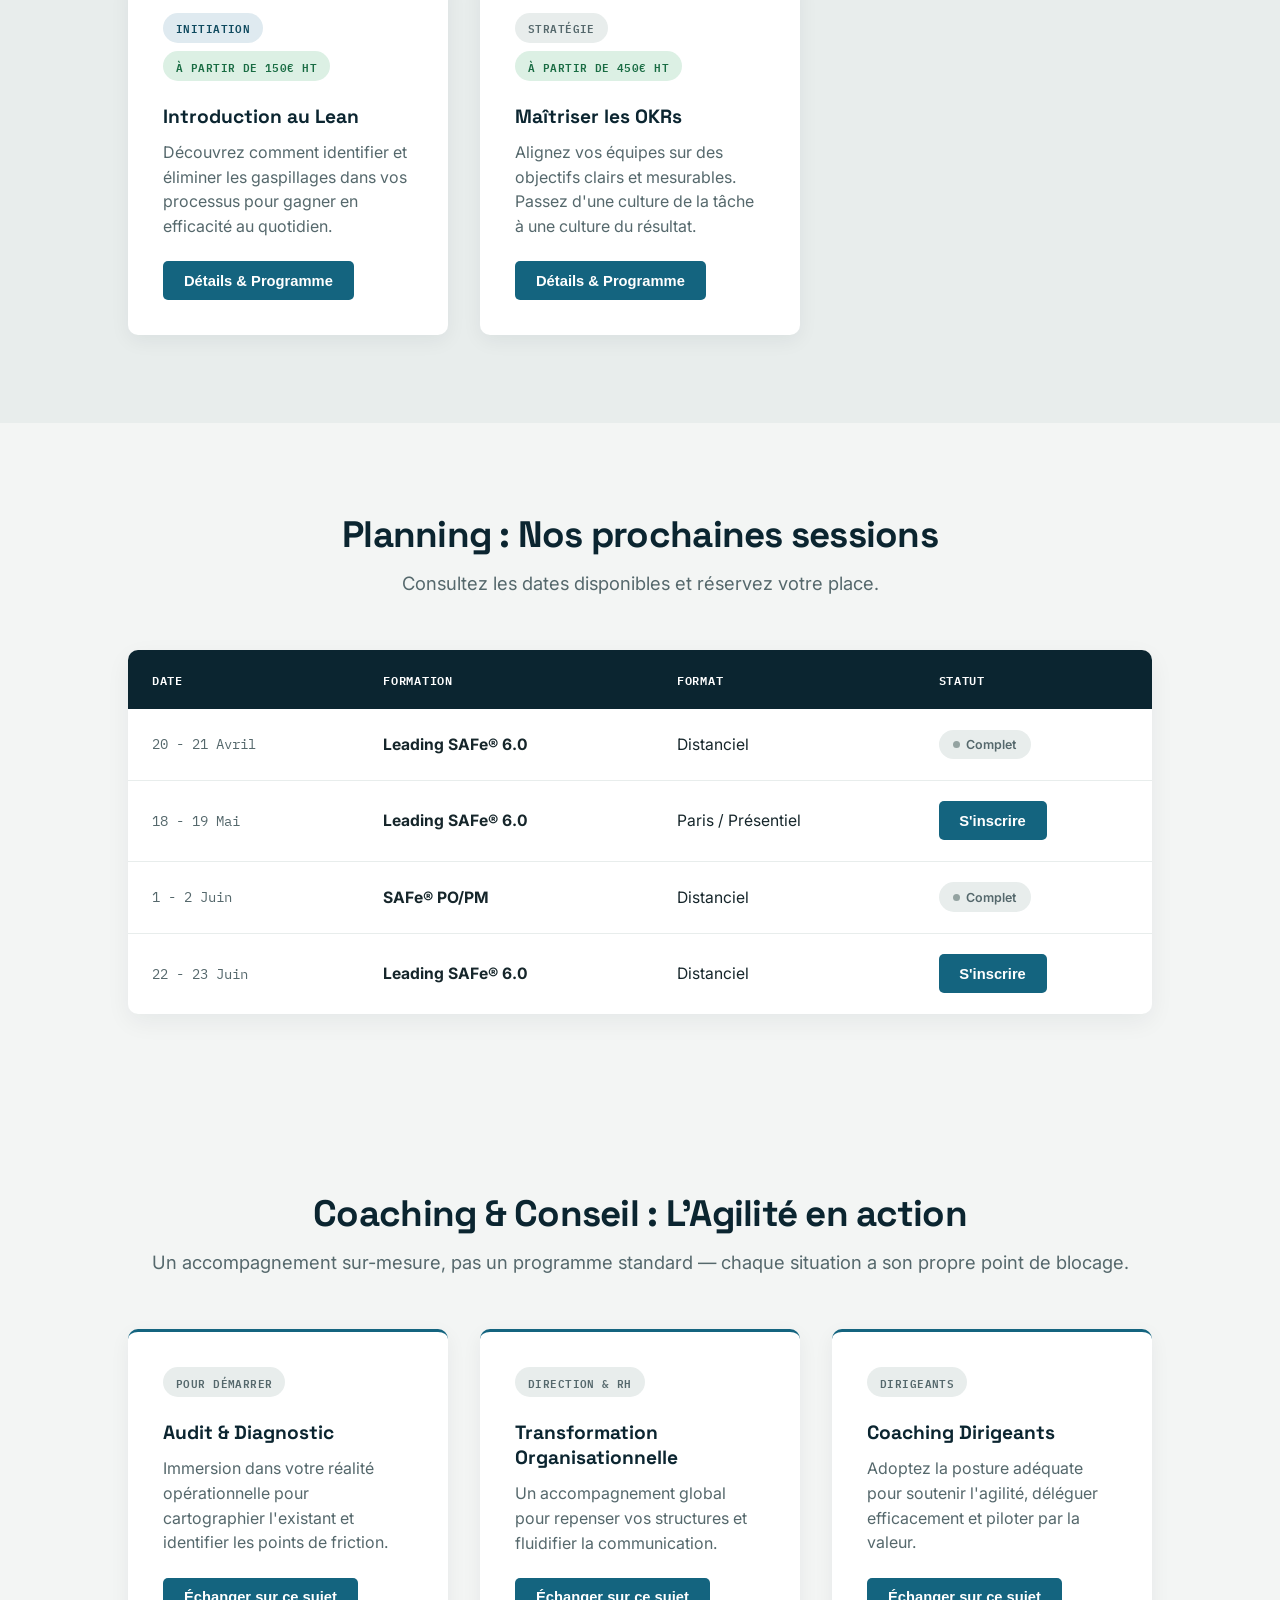
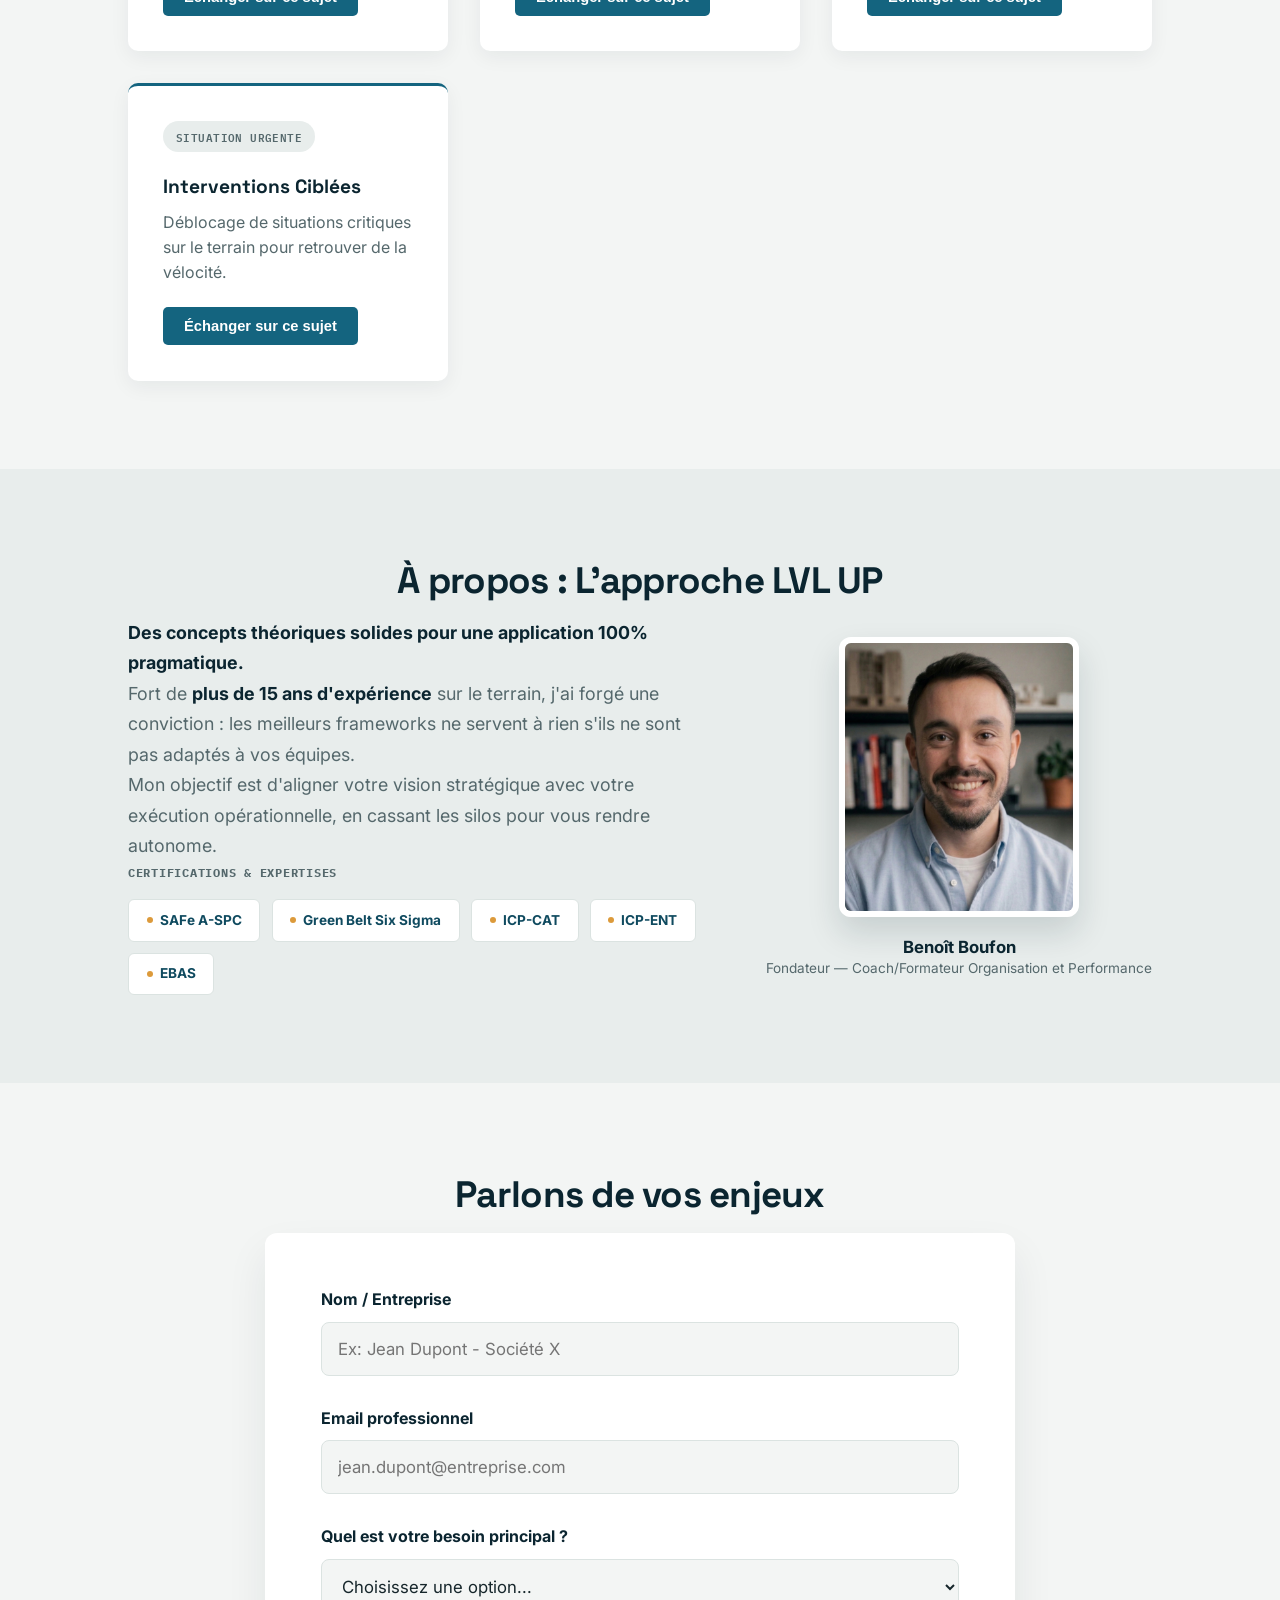
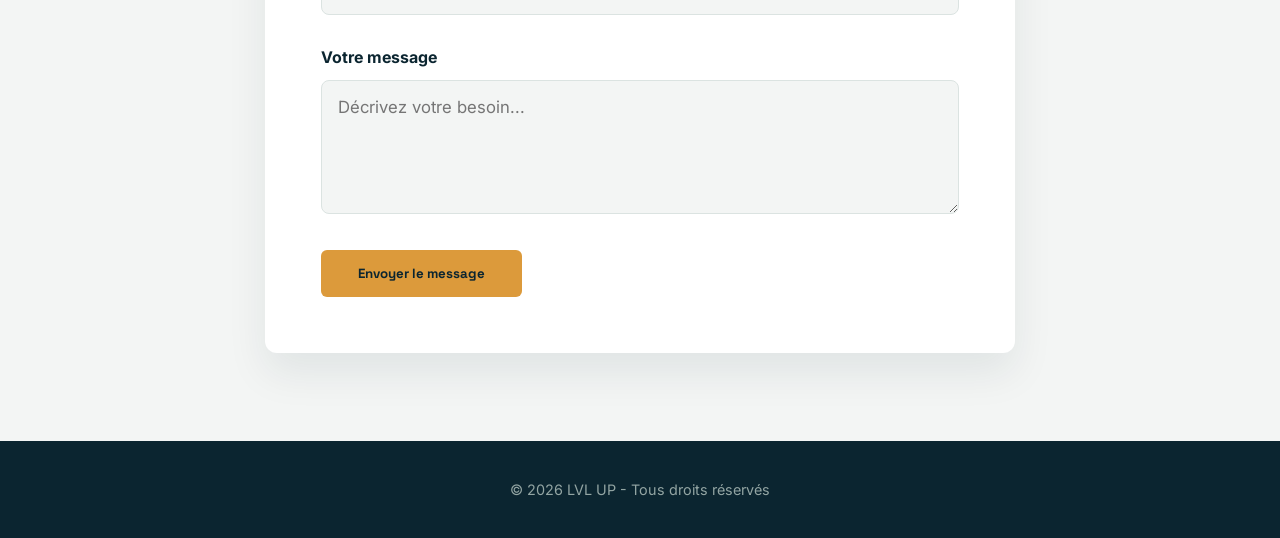
==== commit 4c025d1c: "À propos: titre = Coach/Formateur Organisation et Performance" ====
--- a/index.html
+++ b/index.html
@@ -213,7 +213,7 @@
                     <img src="assets/img/photo-profil.png" alt="Portrait de Benoît Boufon, fondateur de LVL UP">
                     <div class="about-caption">
                         <strong>Benoît Boufon</strong>
-                        <span>Fondateur — Formateur & Coach en Performance d'Entreprise</span>
+                        <span>Fondateur — Coach/Formateur Organisation et Performance</span>
                     </div>
                 </div>
             </div>
